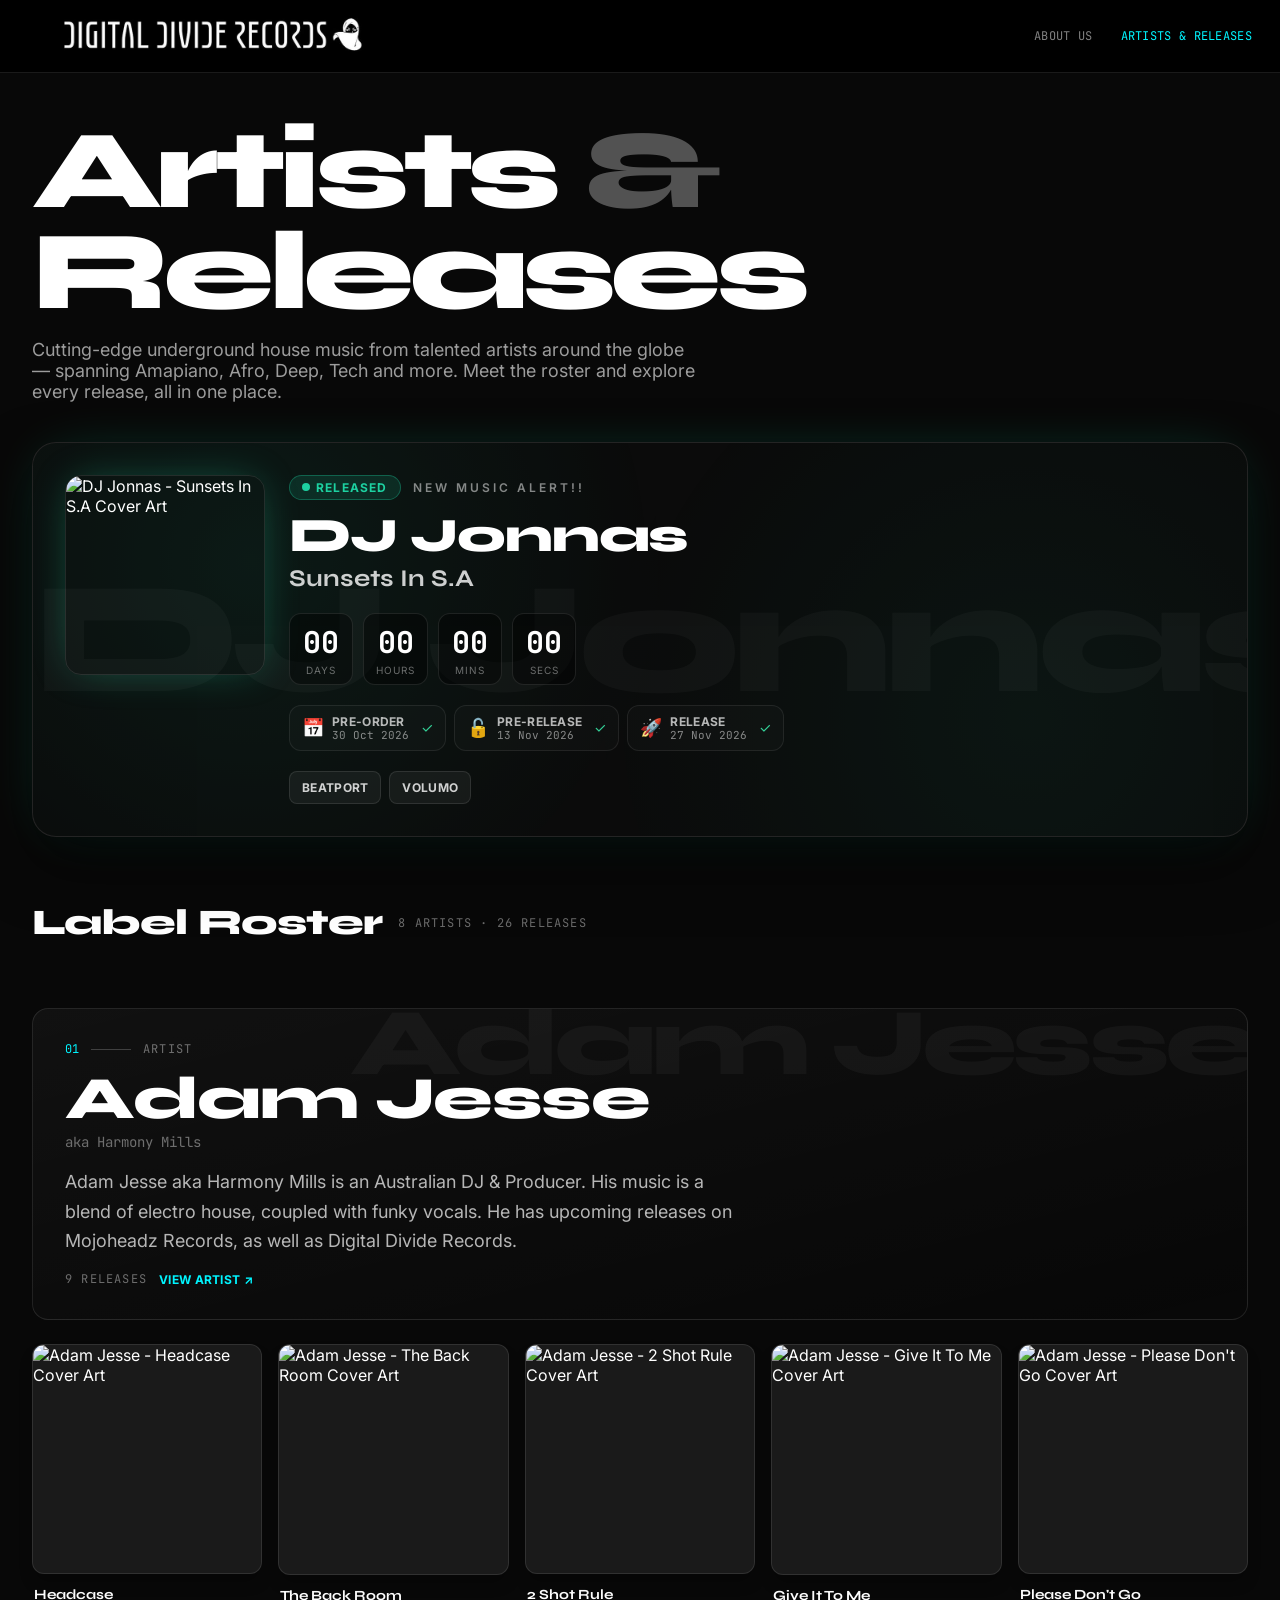
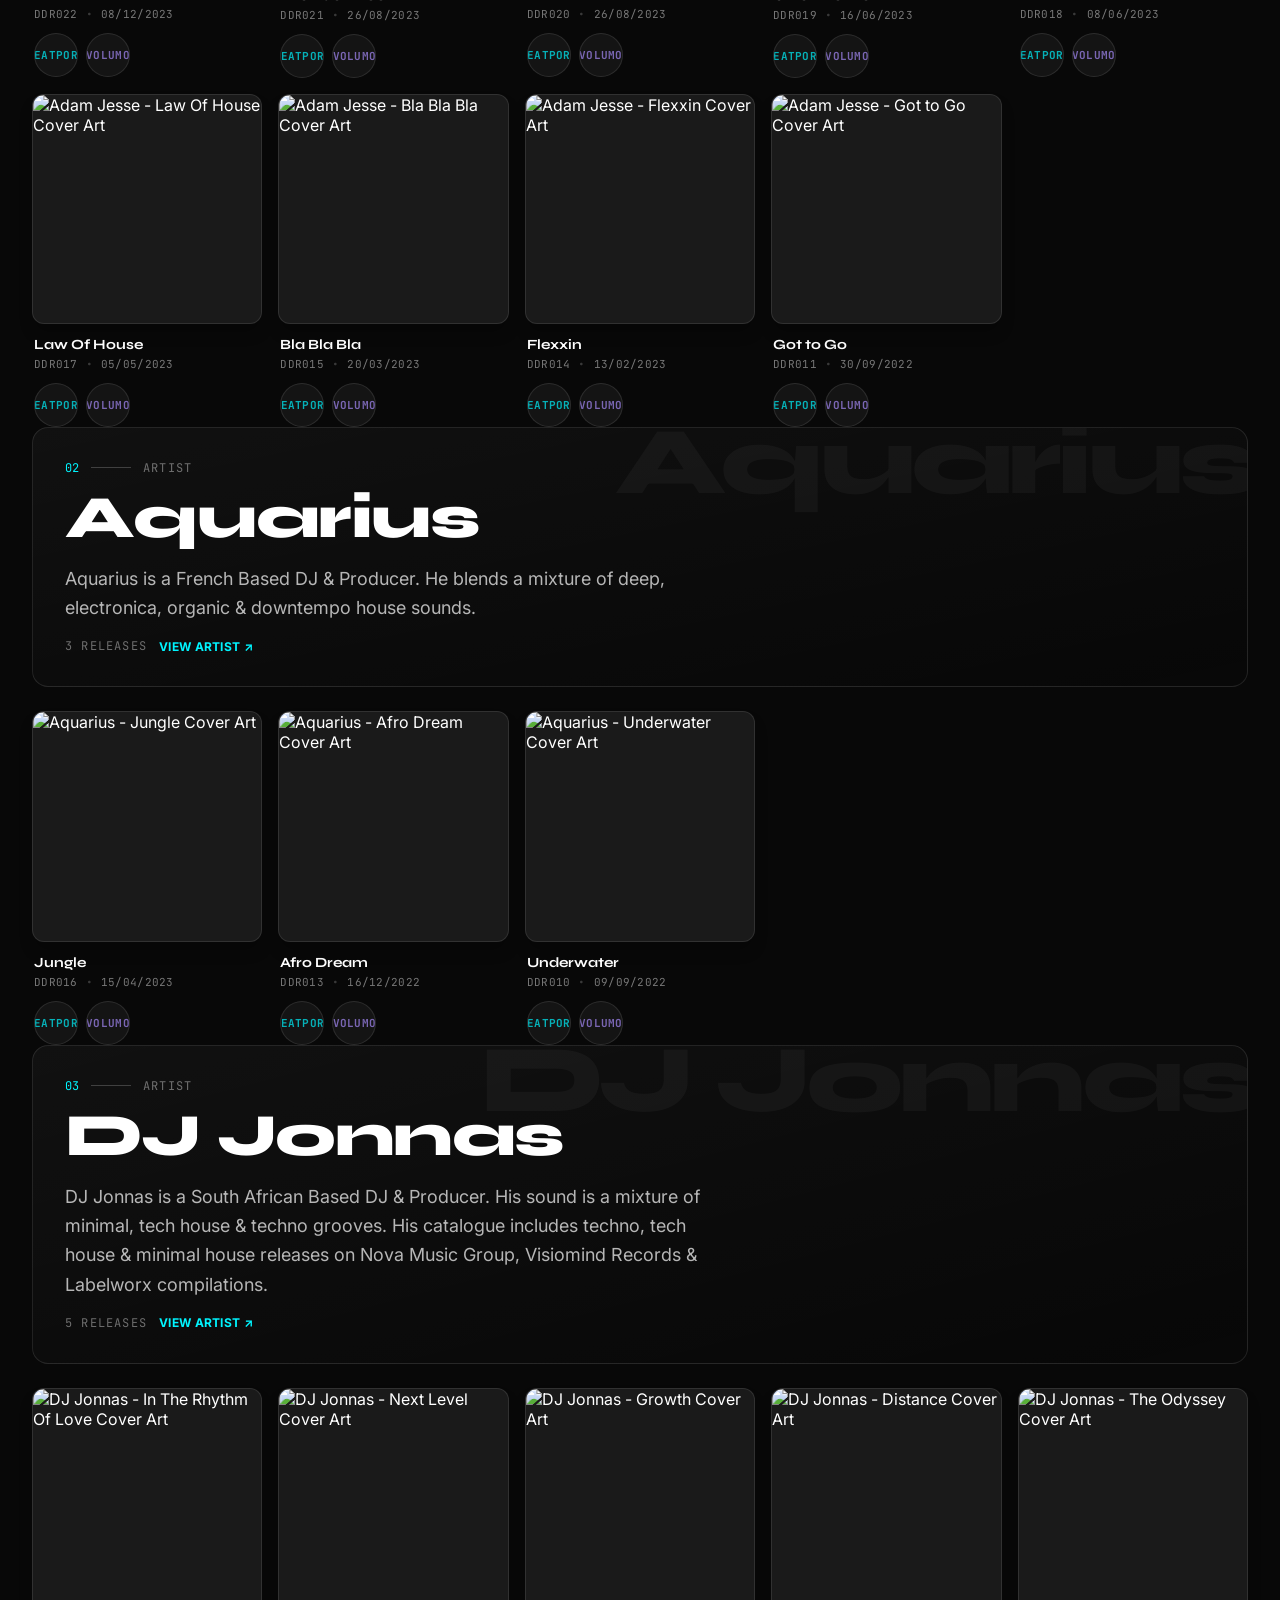
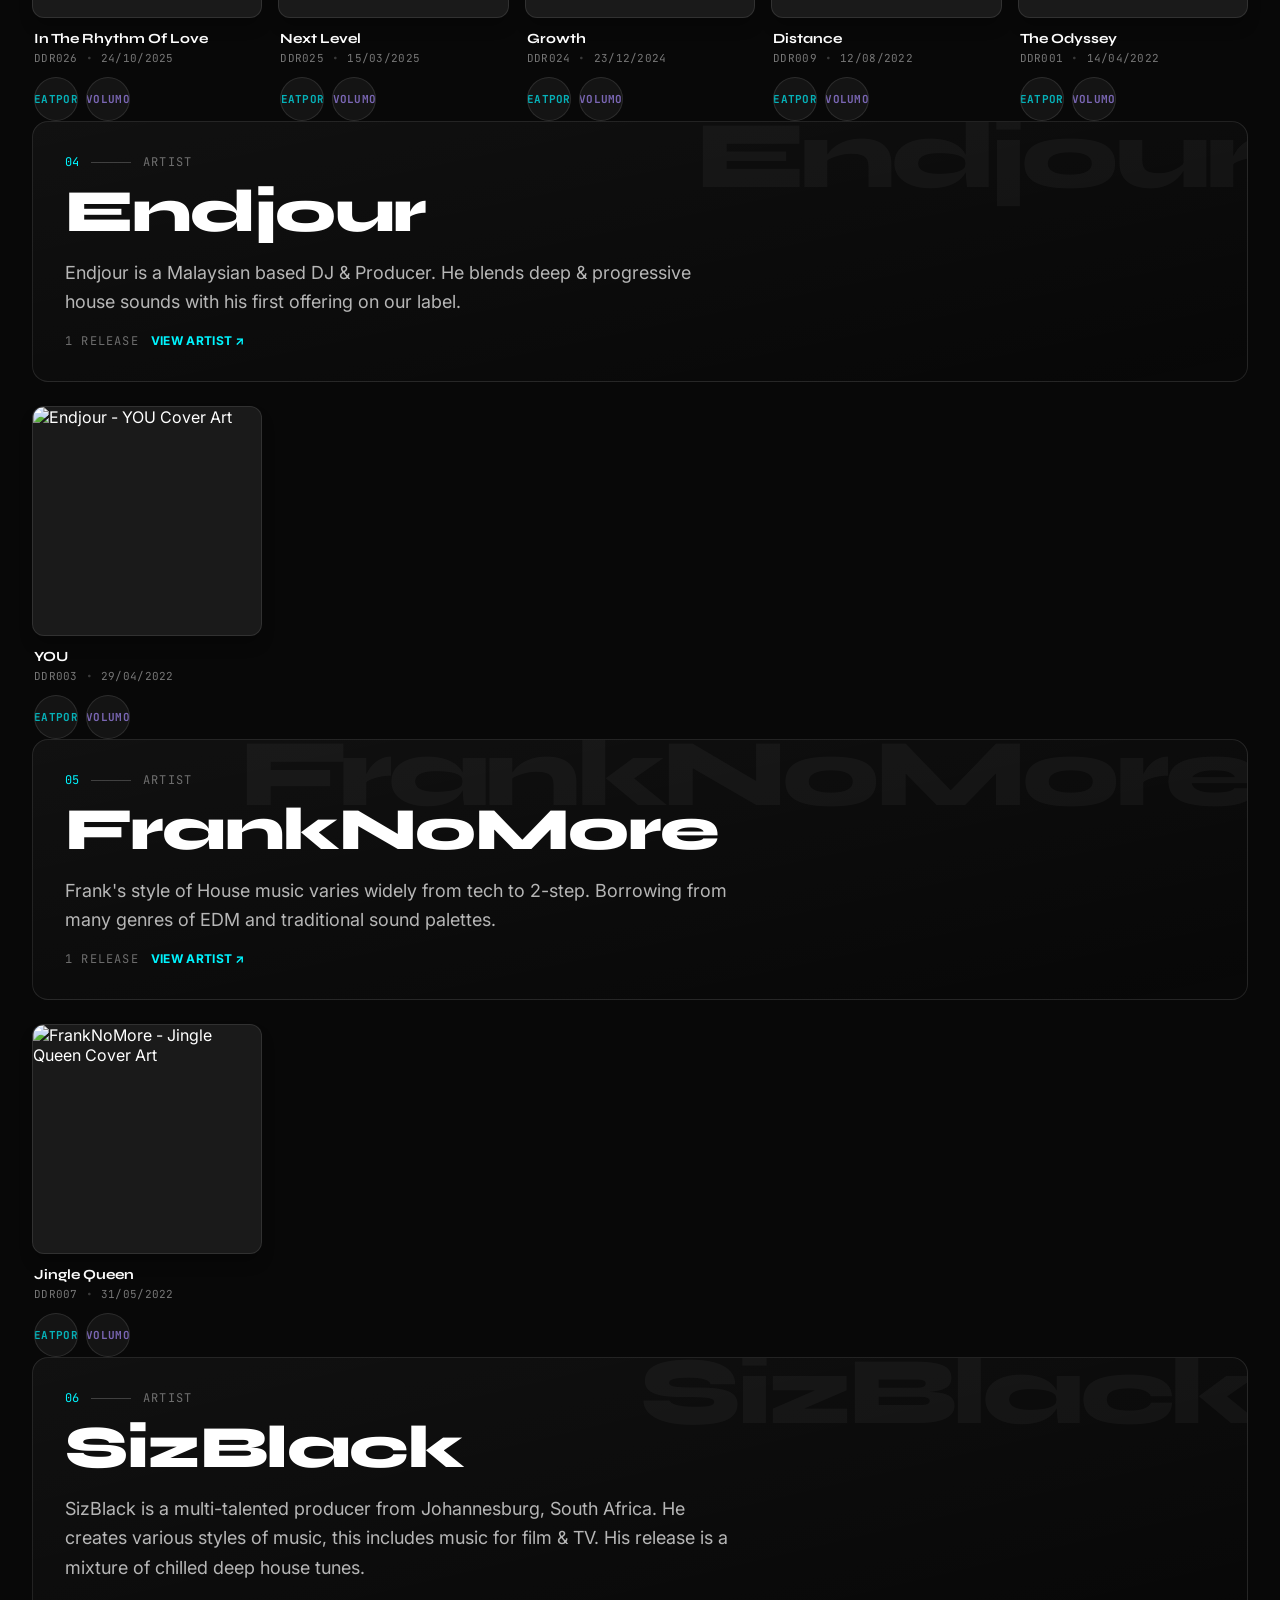
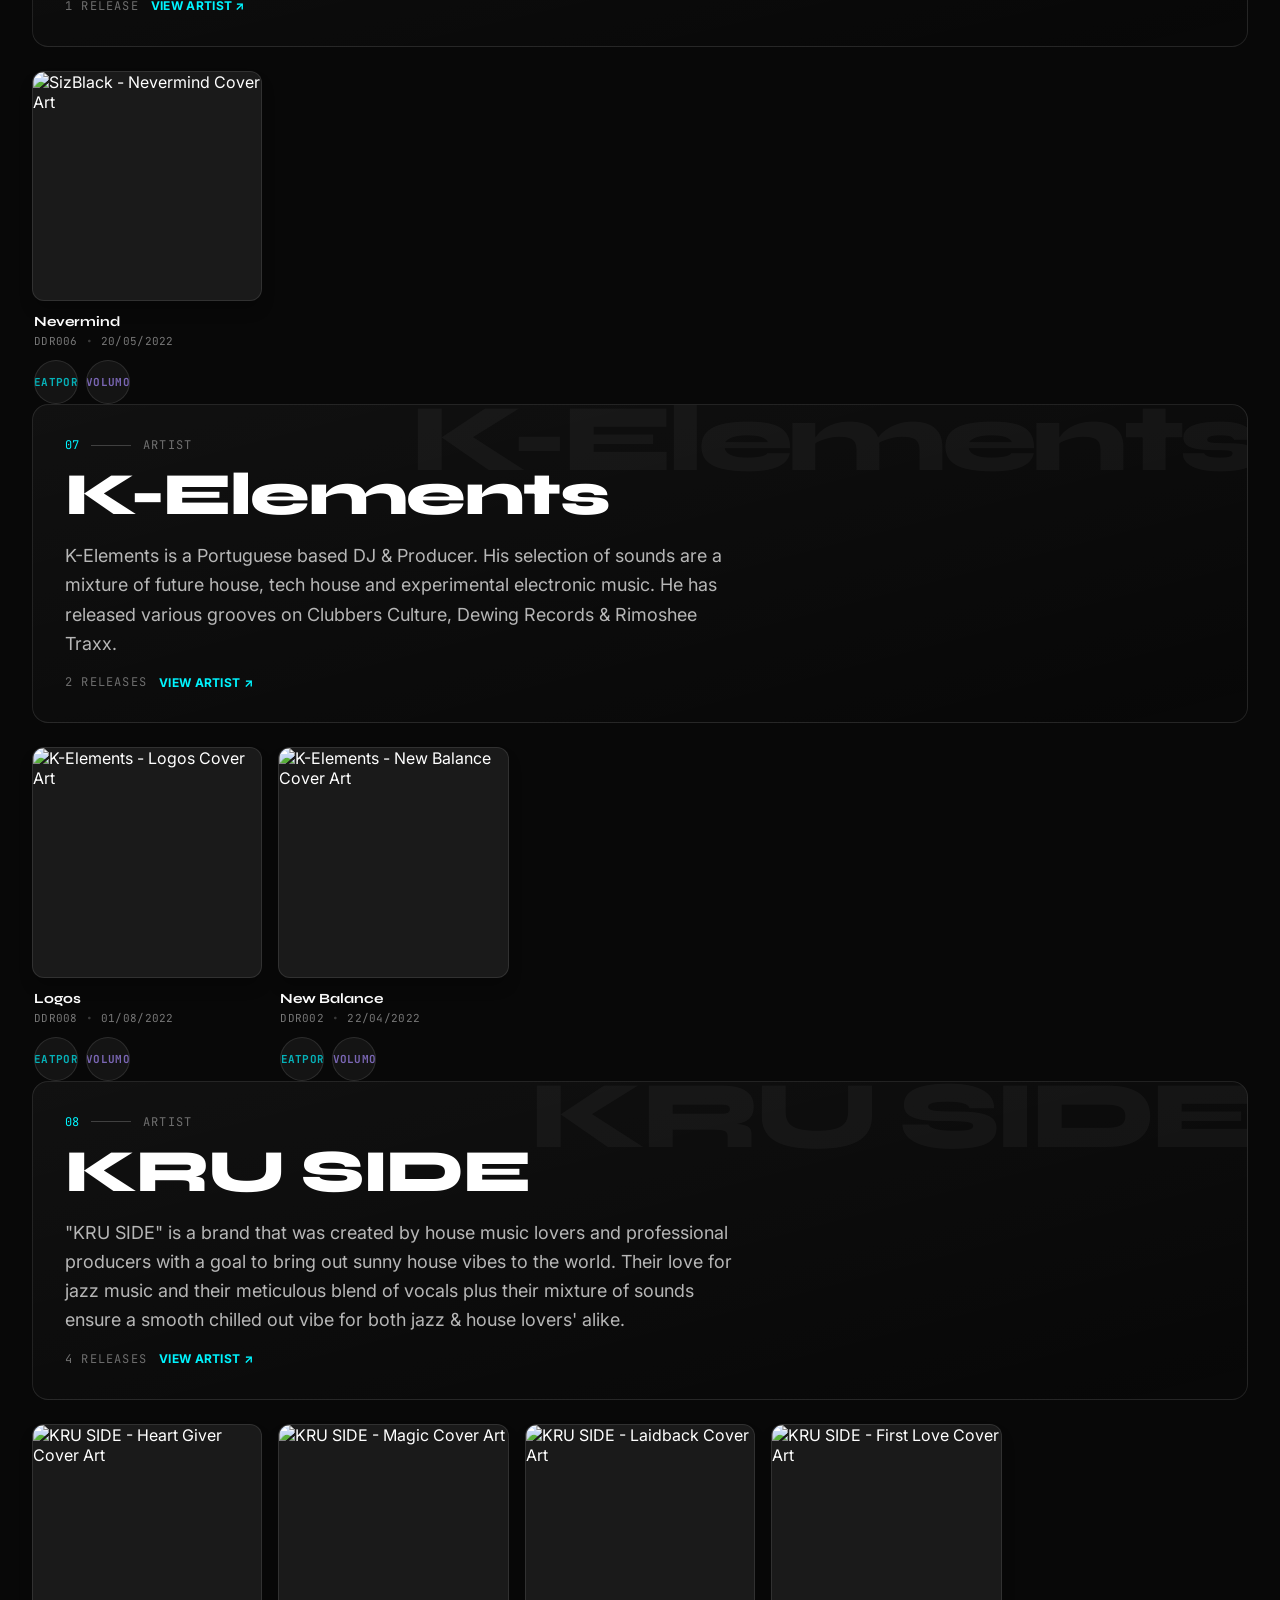
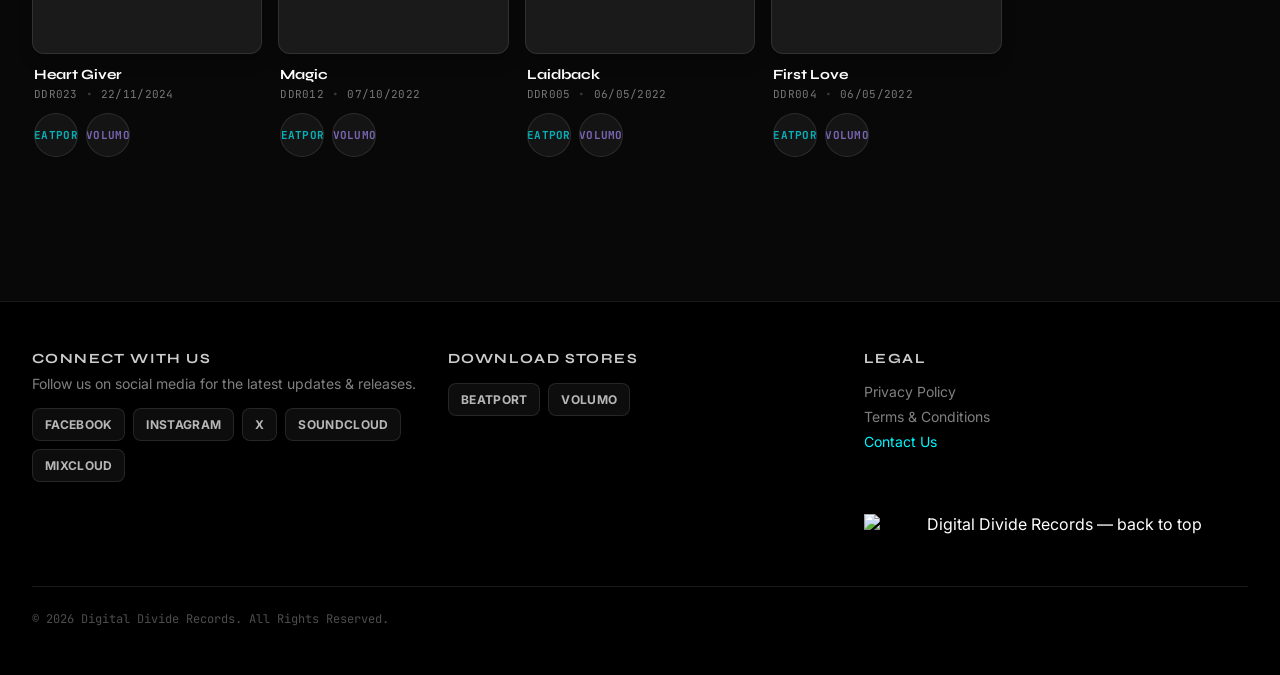
==== a-r.html @ fdec6e76 "Update a-r.html Signed-off-by: Jonathan Peters <jonathanpeters051@gmail.com>" ====
<!DOCTYPE html>
<html lang="en">
<head>
  <meta charset="UTF-8" />
  <meta name="viewport" content="width=device-width, initial-scale=1.0" />
  <title>Artists &amp; Releases | Digital Divide Records</title>
  <link rel="icon" href="ddrlogo.ico" type="icon">
  <meta name="description" content="Digital Divide Records — independent South African House Music label. Meet the artist roster and explore every release." />
  <link rel="stylesheet" href="styles.css" />
</head>
<body>

  <!-- Navigation -->
  <header class="site-nav">
    <div class="nav-inner">
      <a href="index.html" class="nav-logo" aria-label="Digital Divide Records — Home">
        <img src="ddrlogoblacktext.jpg" alt="Digital Divide Records logo" />
      </a>
      <nav class="nav-links">
        <a href="about.html" class="nav-link">About Us</a>
        <a href="a-r.html" class="nav-link active">Artists &amp; Releases</a>
        <!--<a href="submissions.html" class="nav-link">Contact Us &amp; Demo Submissions</a>-->
      </nav>
    </div>
  </header>

  <main class="page-main">

    <!-- Hero -->
    <section class="hero">
      <h1 class="hero-title">Artists <span class="amp">&amp;</span> Releases</h1>
      <p class="hero-sub">
        Cutting-edge underground house music from talented artists around the globe —
        spanning Amapiano, Afro, Deep, Tech and more. Meet the roster and explore every
        release, all in one place.
      </p>
    </section>

    <!-- Promo banner -->
    <section class="promo-banner" id="promoBanner">
      <div class="banner-aura" aria-hidden="true"></div>
      <div class="banner-ticker" aria-hidden="true" id="bannerTicker"></div>
      <div class="banner-grid">
        <div class="banner-cover-wrap">
          <div class="banner-cover">
            <img id="bannerCover" src="" alt="" />
          </div>
        </div>
        <div class="banner-details">
          <div class="banner-badges">
            <span class="status-badge" id="statusBadge">
              <span class="ping"></span><span id="statusLabel">Announced</span>
            </span>
            <span class="alert-text" id="alertText"></span>
          </div>
          <h2 class="banner-artist" id="bannerArtist"></h2>
          <p class="banner-release-title" id="bannerTitle"></p>
          <div class="countdown" id="countdown" aria-live="polite"></div>
          <div class="phase-timeline" id="phaseTimeline"></div>
          <div class="platform-ctas">
            <a class="pill-link" href="https://www.beatport.com/label/digital-divide-records/100802" target="_blank" rel="noopener noreferrer">Beatport</a>
            <a class="pill-link" href="https://volumo.com/label/345972-digital-divide-records" target="_blank" rel="noopener noreferrer">Volumo</a>
          </div>
        </div>
      </div>
    </section>

    <!-- Roster -->
    <section class="roster" id="roster">
      <div class="roster-head">
        <h2>Label Roster</h2>
        <span class="roster-count" id="rosterCount"></span>
      </div>
      <div id="artists"></div>
    </section>

  </main>

  <!-- Footer -->
  <footer class="site-footer">
    <div class="footer-inner">
      <div class="footer-grid">
        <div>
          <h3 class="footer-heading">Connect With Us</h3>
          <p class="footer-note">Follow us on social media for the latest updates &amp; releases.</p>
          <div class="footer-pills">
            <a class="footer-pill" href="https://www.facebook.com/DigitalDivideRecords/" target="_blank" rel="noopener noreferrer">Facebook</a>
            <a class="footer-pill" href="https://instagram.com/digitaldividerecords" target="_blank" rel="noopener noreferrer">Instagram</a>
            <a class="footer-pill" href="https://x.com/DigitalDivideRe" target="_blank" rel="noopener noreferrer">X</a>
            <a class="footer-pill" href="https://soundcloud.com/digitaldividerecs" target="_blank" rel="noopener noreferrer">Soundcloud</a>
            <a class="footer-pill" href="https://www.mixcloud.com/Digital_Divide_Records/" target="_blank" rel="noopener noreferrer">Mixcloud</a>
          </div>
        </div>
        <div>
          <h3 class="footer-heading">Download Stores</h3>
          <div class="footer-pills">
            <a class="footer-pill" href="https://www.beatport.com/label/digital-divide-records/100802" target="_blank" rel="noopener noreferrer">Beatport</a>
            <a class="footer-pill" href="https://volumo.com/label/345972-digital-divide-records" target="_blank" rel="noopener noreferrer">Volumo</a>
          </div>
        </div>
        <div>
          <h3 class="footer-heading">Legal</h3>
          <div class="footer-legal">
            <span>Privacy Policy</span>
            <span>Terms &amp; Conditions</span>
            <a href="submissions.html">Contact Us</a>
          </div>
        </div>
      </div>

      <!-- Logo — bottom right, above the divider -->
      <div class="back-to-top-row">
        <button type="button" class="back-to-top" aria-label="Back to top">
          <img src="https://media.base44.com/images/public/6ac69ca83c38de10e6bdb50c/b26d208d3_ddrlogoblacktext.jpg" alt="Digital Divide Records — back to top" />
        </button>
      </div>

      <!-- Divider + copyright -->
      <div class="footer-divider">
        <p class="copyright">© <span class="copyright-year">2026</span> Digital Divide Records. All Rights Reserved.</p>
      </div>
    </div>
  </footer>

  <script src="data.js"></script>
  <!--<script src="forms.js"></script>-->
  <script src="main.js"></script>
  <script src="home.js"></script>
</body>
</html>
---- styles.css ----
/* ============================================================
   Digital Divide Records — static site stylesheet
   Fonts: Syne (display) · Inter (body) · JetBrains Mono (data)
   ============================================================ */
@import url("https://fonts.googleapis.com/css2?family=Syne:wght@400..800&family=Inter:wght@400..700&family=JetBrains+Mono:wght@400..700&display=swap");

:root {
  --bg: #080808;
  --card: #0d0d0d;
  --accent: #00f5ff;
  --border: rgba(255, 255, 255, 0.1);
  --white-30: rgba(255, 255, 255, 0.3);
  --white-40: rgba(255, 255, 255, 0.4);
  --white-45: rgba(255, 255, 255, 0.45);
  --white-50: rgba(255, 255, 255, 0.5);
  --white-60: rgba(255, 255, 255, 0.6);
  --white-70: rgba(255, 255, 255, 0.7);
  --white-80: rgba(255, 255, 255, 0.8);
}

* { margin: 0; padding: 0; box-sizing: border-box; border: 0 solid var(--border); }

html { scroll-behavior: smooth; }

body {
  background: var(--bg);
  color: #fff;
  font-family: "Inter", ui-sans-serif, system-ui, sans-serif;
  min-height: 100vh;
  -webkit-font-smoothing: antialiased;
}

img { display: block; max-width: 100%; }
a { color: inherit; text-decoration: none; }
button { font: inherit; color: inherit; background: none; cursor: pointer; }
.hidden { display: none !important; }

.font-display { font-family: "Syne", ui-sans-serif, system-ui, sans-serif; }
.font-mono { font-family: "JetBrains Mono", ui-monospace, monospace; }

/* ---------- Navigation ---------- */
.site-nav {
  position: sticky;
  top: 0;
  z-index: 50;
  background: rgba(0, 0, 0, 0.9);
  backdrop-filter: blur(20px);
  border-bottom: 1px solid var(--border);
}
.nav-inner {
  max-width: 120rem;
  margin: 0 auto;
  display: flex;
  align-items: center;
  justify-content: space-between;
  padding: 0.75rem 1rem;
  gap: 0.75rem;
}
/*.nav-logo { flex-shrink: 0; }*/
.nav-logo img {
  height: 3rem;
  width: 16rem;
  object-fit: cover;
  object-position: top;
  transition: opacity 0.2s;
}
@media (min-width: 768px) { .nav-logo img { width: 20rem; } }
@media (min-width: 1280px) { .nav-logo img { width: 24rem; } }
.nav-links { display: flex; align-items: center; gap: 0.25rem; }
.nav-link {
  white-space: nowrap;
  border-radius: 0.375rem;
  padding: 0.375rem 0.625rem;
  font-family: "JetBrains Mono", monospace;
  font-size: 0.75rem;
  text-transform: uppercase;
  letter-spacing: 0.025em;
  color: var(--white-50);
  transition: color 0.2s, background 0.2s;
}
@media (min-width: 768px) { .nav-link { padding: 0.375rem 0.75rem; } }
.nav-link:hover { background: rgba(255, 255, 255, 0.05); color: var(--accent); }
.nav-link.active { color: var(--accent); }

/* ---------- Page shell ---------- */
.page-main {
  max-width: 120rem;
  margin: 0 auto;
  padding: 2rem 1rem 3rem;
}
@media (min-width: 768px) { .page-main { padding: 3rem 2rem 4rem; } }
.page-main-narrow { max-width: 48rem; }

/* ---------- Hero (home) ---------- */
.hero { margin-bottom: 2.5rem; animation: fadeUp 0.5s ease-out both; }
.hero-title {
  font-family: "Syne", sans-serif;
  font-size: clamp(3rem, 9vw, 7rem);
  font-weight: 800;
  line-height: 0.9;
  letter-spacing: -0.05em;
}
.hero-title .amp { color: rgba(255, 255, 255, 0.3); }
.hero-sub {
  margin-top: 1rem;
  max-width: 42rem;
  font-size: 1rem;
  color: var(--white-60);
}
@media (min-width: 768px) { .hero-sub { font-size: 1.125rem; } }

/* ---------- Promo banner ---------- */
.promo-banner {
  --accent: #00f5ff;
  position: relative;
  overflow: hidden;
  border-radius: 1.5rem;
  border: 1px solid var(--border);
  background: rgba(13, 13, 13, 0.8);
  backdrop-filter: blur(20px);
  box-shadow: 0 28px 60px rgba(0, 0, 0, 0.5), 0 0 60px -20px color-mix(in srgb, var(--accent) 33%, transparent);
  animation: bannerIn 0.6s cubic-bezier(0.34, 1.56, 0.64, 1) both;
}
.banner-aura {
  position: absolute;
  inset: 0;
  pointer-events: none;
  opacity: 0.6;
  background:
    radial-gradient(circle at 18% 30%, color-mix(in srgb, var(--accent) 13%, transparent), transparent 40%),
    radial-gradient(circle at 82% 70%, color-mix(in srgb, var(--accent) 9%, transparent), transparent 42%);
  animation: auraPulse 4.5s ease-in-out infinite;
}
.banner-ticker {
  position: absolute;
  inset-inline: 0;
  top: 50%;
  transform: translateY(-50%);
  pointer-events: none;
  user-select: none;
  white-space: nowrap;
  font-family: "Syne", sans-serif;
  font-weight: 900;
  font-size: 7rem;
  letter-spacing: -0.05em;
  line-height: 1;
  color: rgba(255, 255, 255, 0.03);
  animation: ticker 18s linear infinite;
}
@media (min-width: 768px) { .banner-ticker { font-size: 10rem; } }
.banner-grid {
  position: relative;
  z-index: 10;
  display: grid;
  gap: 1.5rem;
  padding: 1.5rem;
}
@media (min-width: 768px) {
  .banner-grid { grid-template-columns: 200px 1fr; padding: 2rem; }
}
.banner-cover-wrap { margin: 0 auto; width: 100%; max-width: 200px; }
.banner-cover {
  aspect-ratio: 1;
  overflow: hidden;
  border-radius: 1rem;
  border: 1px solid var(--border);
  box-shadow: 0 0 40px -10px color-mix(in srgb, var(--accent) 40%, transparent);
  transition: transform 0.3s cubic-bezier(0.34, 1.56, 0.64, 1);
}
.banner-cover:hover { transform: scale(1.04) rotate(-1.5deg); }
.banner-cover img { width: 100%; height: 100%; object-fit: cover; }
.banner-details { display: flex; flex-direction: column; justify-content: center; }
.banner-badges { display: flex; flex-wrap: wrap; align-items: center; gap: 0.75rem; }
.status-badge {
  display: inline-flex;
  align-items: center;
  gap: 0.375rem;
  border-radius: 999px;
  padding: 0.25rem 0.75rem;
  font-size: 0.75rem;
  font-weight: 700;
  text-transform: uppercase;
  letter-spacing: 0.1em;
  background: color-mix(in srgb, var(--accent) 13%, transparent);
  color: var(--accent);
  border: 1px solid color-mix(in srgb, var(--accent) 33%, transparent);
}
.ping {
  height: 0.5rem;
  width: 0.5rem;
  border-radius: 999px;
  background: var(--accent);
  animation: ping 1s cubic-bezier(0, 0, 0.2, 1) infinite;
}
.alert-text {
  font-size: 0.75rem;
  font-weight: 600;
  text-transform: uppercase;
  letter-spacing: 0.25em;
  color: var(--white-50);
}
.banner-artist {
  margin-top: 0.75rem;
  font-family: "Syne", sans-serif;
  font-size: clamp(1.875rem, 5vw, 3rem);
  font-weight: 800;
  line-height: 1;
  letter-spacing: -0.025em;
}
.banner-release-title {
  margin-top: 0.25rem;
  font-family: "Syne", sans-serif;
  font-size: clamp(1.25rem, 3vw, 1.5rem);
  font-weight: 700;
  color: var(--white-80);
}
.countdown { margin-top: 1.25rem; display: flex; flex-wrap: wrap; align-items: center; gap: 0.625rem; }
.count-unit {
  display: flex;
  flex-direction: column;
  align-items: center;
  min-width: 64px;
  border-radius: 0.75rem;
  border: 1px solid var(--border);
  background: rgba(0, 0, 0, 0.4);
  padding: 0.5rem 0.75rem;
}
.count-num {
  font-family: "JetBrains Mono", monospace;
  font-size: 1.5rem;
  font-weight: 700;
  font-variant-numeric: tabular-nums;
}
@media (min-width: 768px) { .count-num { font-size: 1.875rem; } }
.count-label {
  margin-top: 0.125rem;
  font-size: 10px;
  text-transform: uppercase;
  letter-spacing: 0.1em;
  color: var(--white-40);
}
.phase-timeline { margin-top: 1.25rem; display: flex; flex-wrap: wrap; gap: 0.5rem; }
.phase-chip {
  display: flex;
  align-items: center;
  gap: 0.5rem;
  border-radius: 0.75rem;
  border: 1px solid rgba(255, 255, 255, 0.08);
  background: rgba(255, 255, 255, 0.02);
  padding: 0.5rem 0.75rem;
  font-size: 0.875rem;
  transition: border-color 0.3s, background 0.3s;
}
.phase-chip.phase-live, .phase-chip.phase-next {
  border-color: color-mix(in srgb, var(--accent) 40%, transparent);
}
.phase-chip.phase-live { background: color-mix(in srgb, var(--accent) 10%, transparent); }
.phase-icon { font-size: 1.125rem; }
.phase-text { line-height: 1.25; }
.phase-label {
  font-size: 0.75rem;
  font-weight: 700;
  text-transform: uppercase;
  letter-spacing: 0.025em;
  color: var(--white-70);
}
.phase-chip.phase-live .phase-label, .phase-chip.phase-next .phase-label { color: var(--accent); }
.phase-date { font-family: "JetBrains Mono", monospace; font-size: 11px; color: var(--white-50); }
.phase-check { margin-left: 0.25rem; color: #34d399; }
.platform-ctas { margin-top: 1.25rem; display: flex; flex-wrap: wrap; gap: 0.5rem; }
.pill-link {
  border-radius: 0.5rem;
  border: 1px solid var(--border);
  background: rgba(255, 255, 255, 0.05);
  padding: 0.5rem 0.75rem;
  font-size: 0.75rem;
  font-weight: 700;
  text-transform: uppercase;
  letter-spacing: 0.025em;
  color: var(--white-80);
  transition: border-color 0.2s, color 0.2s;
}
.pill-link:hover { border-color: rgba(0, 245, 255, 0.6); color: var(--accent); }
.pill-link.spotify:hover { border-color: rgba(29, 185, 84, 0.6); color: #1db954; }

/* ---------- Roster ---------- */
.roster { margin-top: 4rem; display: flex; flex-direction: column; gap: 4rem; }
.roster-head { display: flex; align-items: center; gap: 1rem; }
.roster-head h2 {
  font-family: "Syne", sans-serif;
  font-size: clamp(1.875rem, 4vw, 2.25rem);
  font-weight: 800;
  letter-spacing: -0.025em;
}
.roster-count {
  font-family: "JetBrains Mono", monospace;
  font-size: 0.75rem;
  text-transform: uppercase;
  letter-spacing: 0.1em;
  color: var(--white-40);
}
.artist-section { scroll-margin-top: 6rem; }
.artist-intro {
  position: relative;
  overflow: hidden;
  border-radius: 1rem;
  border: 1px solid var(--border);
  background: linear-gradient(to bottom right, rgba(255, 255, 255, 0.04), transparent);
  padding: 1.5rem;
}
@media (min-width: 768px) { .artist-intro { padding: 2rem; } }
.ghost-name {
  position: absolute;
  right: -0.5rem;
  top: -1.5rem;
  pointer-events: none;
  user-select: none;
  font-family: "Syne", sans-serif;
  font-weight: 800;
  font-size: clamp(3.75rem, 8vw, 6rem);
  letter-spacing: -0.05em;
  color: rgba(255, 255, 255, 0.04);
}
@media (min-width: 768px) { .ghost-name { font-size: 6rem; } }
.artist-intro-inner { position: relative; z-index: 10; max-width: 48rem; }
.artist-index-row { display: flex; align-items: center; gap: 0.75rem; }
.artist-index { font-family: "JetBrains Mono", monospace; font-size: 0.75rem; color: var(--accent); }
.index-rule { height: 1px; width: 2.5rem; background: rgba(255, 255, 255, 0.2); }
.artist-tag {
  font-family: "JetBrains Mono", monospace;
  font-size: 0.75rem;
  text-transform: uppercase;
  letter-spacing: 0.1em;
  color: var(--white-40);
}
.artist-name {
  margin-top: 0.75rem;
  font-family: "Syne", sans-serif;
  font-size: clamp(2.25rem, 6vw, 3.75rem);
  font-weight: 800;
  line-height: 1;
  letter-spacing: -0.025em;
}
.artist-aka { margin-top: 0.25rem; font-family: "JetBrains Mono", monospace; font-size: 0.875rem; color: var(--white-40); }
.artist-bio {
  margin-top: 1rem;
  max-width: 42rem;
  font-size: 1rem;
  line-height: 1.625;
  color: var(--white-70);
}
@media (min-width: 768px) { .artist-bio { font-size: 1.125rem; } }
.artist-meta { margin-top: 1rem; display: flex; align-items: center; gap: 0.75rem; }
.artist-count {
  font-family: "JetBrains Mono", monospace;
  font-size: 0.75rem;
  text-transform: uppercase;
  letter-spacing: 0.1em;
  color: var(--white-40);
}
.artist-link {
  font-size: 0.75rem;
  font-weight: 700;
  text-transform: uppercase;
  letter-spacing: 0.025em;
  color: var(--accent);
}
.artist-link:hover { text-decoration: underline; }

/* ---------- Release cards ---------- */
.release-grid {
  margin-top: 1.5rem;
  display: grid;
  grid-template-columns: repeat(2, 1fr);
  gap: 1rem;
}
@media (min-width: 640px) { .release-grid { grid-template-columns: repeat(3, 1fr); } }
@media (min-width: 768px) { .release-grid { grid-template-columns: repeat(4, 1fr); } }
@media (min-width: 1024px) { .release-grid { grid-template-columns: repeat(5, 1fr); } }
.release-card { display: flex; flex-direction: column; }
.cover-tilt { perspective: 1000px; }
.cover-wrap {
  position: relative;
  aspect-ratio: 1;
  overflow: hidden;
  border-radius: 0.75rem;
  border: 1px solid var(--border);
  background: #1a1a1a;
  box-shadow: 0 10px 15px -3px rgba(0, 0, 0, 0.3);
  transform-style: preserve-3d;
  transition: transform 0.2s ease-out;
}
.cover-wrap img {
  width: 100%;
  height: 100%;
  object-fit: cover;
  transition: transform 0.5s;
}
.release-card:hover .cover-wrap img { transform: scale(1.05); }
.cover-glow {
  position: absolute;
  inset: 0;
  pointer-events: none;
  opacity: 0;
  transition: opacity 0.3s;
  box-shadow: inset 0 0 0 1px rgba(0, 245, 255, 0.4), 0 0 30px -5px rgba(0, 245, 255, 0.5);
}
.release-card:hover .cover-glow { opacity: 1; }
.card-meta { margin-top: 0.75rem; padding: 0 0.125rem; }
.card-title {
  font-family: "Syne", sans-serif;
  font-size: 0.875rem;
  font-weight: 700;
  white-space: nowrap;
  overflow: hidden;
  text-overflow: ellipsis;
}
.card-catalog {
  margin-top: 0.25rem;
  display: flex;
  align-items: center;
  gap: 0.5rem;
  font-family: "JetBrains Mono", monospace;
  font-size: 11px;
  text-transform: uppercase;
  letter-spacing: 0.025em;
  color: var(--white-45);
}
.card-catalog .dot { color: rgba(255, 255, 255, 0.2); }
.platform-buttons { margin-top: 0.75rem; display: flex; align-items: center; gap: 0.5rem; }
.pbtn {
  position: relative;
  display: flex;
  height: 2.75rem;
  width: 2.75rem;
  min-width: 2.75rem;
  align-items: center;
  justify-content: center;
  overflow: hidden;
  border-radius: 999px;
  border: 1px solid var(--border);
  background: rgba(255, 255, 255, 0.05);
  transition: width 0.3s, border-color 0.3s, background 0.3s;
}
.pbtn span {
  font-family: "JetBrains Mono", monospace;
  font-size: 11px;
  font-weight: 700;
  text-transform: uppercase;
  letter-spacing: 0.025em;
  color: var(--pbtn-color, var(--accent));
  opacity: 0.7;
  transition: opacity 0.3s;
}
.pbtn:hover { width: 5.5rem; border-color: rgba(255, 255, 255, 0.2); background: color-mix(in srgb, var(--pbtn-color, var(--accent)) 10%, transparent); }
.pbtn:hover span { opacity: 1; }

/* ---------- Scroll reveal ---------- */
.reveal { opacity: 0; transform: translateY(20px); transition: opacity 0.4s ease-out, transform 0.4s ease-out; }
.reveal.visible { opacity: 1; transform: translateY(0); }

/* ---------- Footer ---------- */
.site-footer { margin-top: 5rem; border-top: 1px solid var(--border); background: #000; }
.footer-inner { max-width: 120rem; margin: 0 auto; padding: 3rem 1rem; }
@media (min-width: 768px) { .footer-inner { padding: 3rem 2rem; } }
.footer-grid { display: grid; gap: 2rem; }
@media (min-width: 768px) { .footer-grid { grid-template-columns: repeat(3, 1fr); } }
.footer-heading {
  font-family: "Syne", sans-serif;
  font-size: 0.875rem;
  font-weight: 700;
  text-transform: uppercase;
  letter-spacing: 0.1em;
  color: var(--white-80);
}
.footer-note { margin-top: 0.5rem; font-size: 0.875rem; color: var(--white-50); }
.footer-pills { margin-top: 1rem; display: flex; flex-wrap: wrap; gap: 0.5rem; }
.footer-pill {
  border-radius: 0.5rem;
  border: 1px solid var(--border);
  background: rgba(255, 255, 255, 0.05);
  padding: 0.5rem 0.75rem;
  font-size: 0.75rem;
  font-weight: 700;
  text-transform: uppercase;
  letter-spacing: 0.025em;
  color: var(--white-70);
  transition: border-color 0.2s, color 0.2s;
}
.footer-pill:hover { border-color: rgba(0, 245, 255, 0.5); color: var(--accent); }
.footer-pill.spotify:hover { border-color: rgba(29, 185, 84, 0.5); color: #1db954; }
.footer-legal { margin-top: 1rem; display: flex; flex-direction: column; gap: 0.5rem; }
.footer-legal span { font-size: 0.875rem; color: var(--white-50); }
.footer-legal a { font-size: 0.875rem; color: var(--accent); }
.footer-legal a:hover { text-decoration: underline; }
.back-to-top-row { margin-top: 2rem; display: flex; justify-content: flex-end; }
.back-to-top { cursor: pointer; }
.back-to-top img {
  height: 3rem;
  width: 16rem;
  object-fit: cover;
  object-position: top;
  transition: opacity 0.2s;
}
@media (min-width: 768px) { .back-to-top img { width: 20rem; } }
@media (min-width: 1280px) { .back-to-top img { width: 24rem; } }
.back-to-top:hover img { opacity: 0.8; }
.footer-divider { margin-top: 1.5rem; border-top: 1px solid var(--border); padding-top: 1.5rem; }
.copyright { font-family: "JetBrains Mono", monospace; font-size: 0.75rem; color: var(--white-30); }

/* ---------- About page ---------- */
.about-main { max-width: 48rem; margin: 0 auto; padding: 2.5rem 1rem 3rem; }
@media (min-width: 768px) { .about-main { padding: 4rem 2rem 4rem; } }
.welcome-hero {
  display: flex;
  flex-direction: column;
  align-items: flex-start;
  gap: 2rem;
}
@media (min-width: 768px) {
  .welcome-hero { flex-direction: row; align-items: center; gap: 3rem; }
}
.about-logo {
  width: 12rem;
  flex-shrink: 0;
  border-radius: 1rem;
  animation: cinematicLogo 1.5s cubic-bezier(0.16, 1, 0.3, 1) both;
}
@media (min-width: 768px) { .about-logo { width: 16rem; } }
.about-greeting {
  font-family: "Syne", sans-serif;
  font-size: clamp(2.25rem, 6vw, 3rem);
  font-weight: 800;
  letter-spacing: -0.05em;
  animation: slideIn 0.6s ease-out 1s both;
}
#greetingEmoji { display: inline-block; }
.emoji-pop { animation: emojiPop 0.45s cubic-bezier(0.34, 1.56, 0.64, 1); }
.about-text { margin-top: 2rem; display: flex; flex-direction: column; gap: 1.5rem; }
.about-text p { font-size: 1rem; line-height: 1.75; color: var(--white-70); }
@media (min-width: 768px) { .about-text p { font-size: 1.125rem; } }
.about-rule { border-top: 1px solid var(--border); }

/* ---------- Submissions page ---------- */
.sub-main { max-width: 48rem; margin: 0 auto; padding: 2.5rem 1rem 3rem; }
@media (min-width: 768px) { .sub-main { padding: 4rem 2rem 4rem; } }
.sub-title {
  font-family: "Syne", sans-serif;
  font-size: clamp(2.25rem, 6vw, 3rem);
  font-weight: 800;
  letter-spacing: -0.05em;
}
.sub-title .accent { color: var(--accent); }
.sub-lead { margin-top: 0.75rem; color: var(--white-60); }
.toggle {
  margin-top: 2rem;
  display: grid;
  grid-template-columns: repeat(2, 1fr);
  gap: 0.5rem;
  border-radius: 0.75rem;
  border: 1px solid var(--border);
  background: rgba(255, 255, 255, 0.05);
  padding: 0.375rem;
}
.tab-btn {
  position: relative;
  border-radius: 0.5rem;
  padding: 0.75rem 1rem;
  font-family: "Syne", sans-serif;
  font-size: 0.875rem;
  font-weight: 700;
  text-transform: uppercase;
  letter-spacing: 0.025em;
  color: var(--white-50);
  transition: color 0.2s, background 0.25s;
}
.tab-btn:hover { color: #fff; }
.tab-btn.active { color: #000; background: var(--accent); }
.form-card {
  margin-top: 2rem;
  border-radius: 1rem;
  border: 1px solid var(--border);
  background: var(--card);
  padding: 1.5rem;
}
@media (min-width: 768px) { .form-card { padding: 2rem; } }
.form-heading {
  font-family: "Syne", sans-serif;
  font-size: 1.25rem;
  font-weight: 700;
  text-transform: uppercase;
  letter-spacing: 0.025em;
}
.form-lead { margin-top: 0.25rem; margin-bottom: 1.5rem; font-size: 0.875rem; color: var(--white-50); }
.form-field { margin-bottom: 1rem; }
.form-label {
  display: block;
  margin-bottom: 0.375rem;
  font-family: "JetBrains Mono", monospace;
  font-size: 0.75rem;
  text-transform: uppercase;
  letter-spacing: 0.025em;
  color: var(--white-50);
}
.form-input, .form-select, .form-textarea {
  width: 100%;
  border-radius: 0.5rem;
  border: 1px solid var(--border);
  background: rgba(255, 255, 255, 0.05);
  padding: 0.625rem 1rem;
  font-size: 0.875rem;
  color: #fff;
  font-family: inherit;
  outline: none;
  transition: border-color 0.2s, background 0.2s;
}
.form-input::placeholder, .form-textarea::placeholder { color: var(--white-30); }
.form-input:focus, .form-select:focus, .form-textarea:focus {
  border-color: rgba(0, 245, 255, 0.6);
  background: rgba(255, 255, 255, 0.1);
}
.form-select { appearance: none; }
.form-select option { background: var(--card); color: #fff; }
.form-textarea { resize: vertical; min-height: 8rem; }
.form-error { color: #f87171; font-size: 0.875rem; margin-bottom: 0.75rem; }
.btn-primary {
  width: 100%;
  border-radius: 0.5rem;
  background: var(--accent);
  padding: 0.75rem 1.5rem;
  font-family: "Syne", sans-serif;
  font-size: 0.875rem;
  font-weight: 700;
  text-transform: uppercase;
  letter-spacing: 0.025em;
  color: #000;
  transition: background 0.2s, opacity 0.2s;
}
.btn-primary:hover { background: rgba(0, 245, 255, 0.85); }
.btn-primary:disabled { opacity: 0.5; cursor: not-allowed; }
.success-card {
  border-radius: 0.75rem;
  border: 1px solid rgba(0, 245, 255, 0.3);
  background: rgba(0, 245, 255, 0.05);
  padding: 2rem;
  text-align: center;
}
.success-title {
  font-family: "Syne", sans-serif;
  font-size: 1.5rem;
  font-weight: 700;
  color: var(--accent);
}
.success-text { margin-top: 0.5rem; font-size: 0.875rem; color: var(--white-60); }

/* ---------- Keyframes ---------- */
@keyframes fadeUp {
  from { opacity: 0; transform: translateY(20px); }
  to { opacity: 1; transform: translateY(0); }
}
@keyframes bannerIn {
  from { opacity: 0; transform: translateY(24px); }
  to { opacity: 1; transform: translateY(0); }
}
@keyframes auraPulse {
  0%, 100% { opacity: 0.4; }
  50% { opacity: 0.75; }
}
@keyframes ticker {
  from { transform: translate(0, -50%); }
  to { transform: translate(-50%, -50%); }
}
@keyframes ping {
  75%, 100% { transform: scale(2); opacity: 0; }
}
@keyframes cinematicLogo {
  from { opacity: 0; transform: scale(1.5); filter: brightness(3) blur(12px); }
  to { opacity: 1; transform: scale(1); filter: brightness(1) blur(0); }
}
@keyframes slideIn {
  from { opacity: 0; transform: translateX(40px); }
  to { opacity: 1; transform: translateX(0); }
}
@keyframes emojiPop {
  from { transform: scale(0) rotate(-30deg); opacity: 0; }
  to { transform: scale(1) rotate(0); opacity: 1; }
}

/* ---------- Reduced motion ---------- */
@media (prefers-reduced-motion: reduce) {
  *, *::before, *::after { animation-duration: 0.01ms !important; animation-iteration-count: 1 !important; transition-duration: 0.01ms !important; }
  html { scroll-behavior: auto; }
}
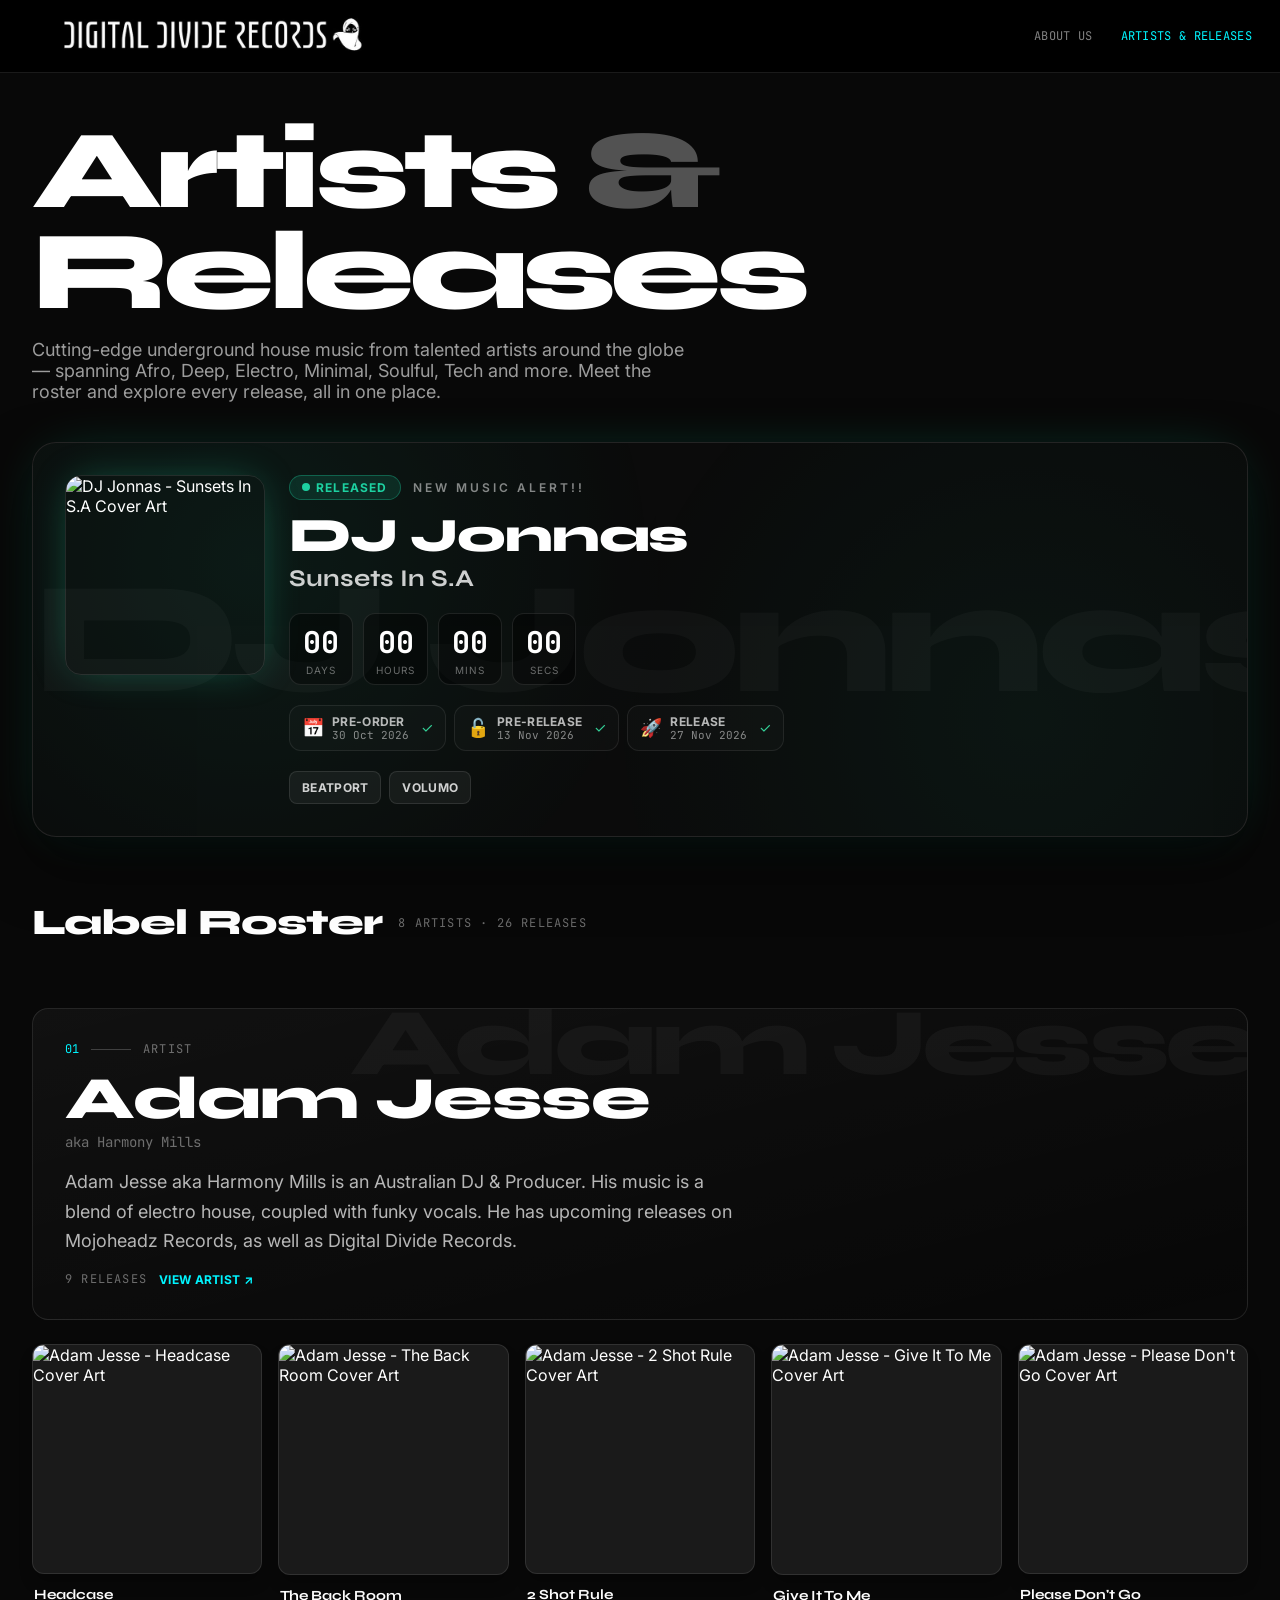
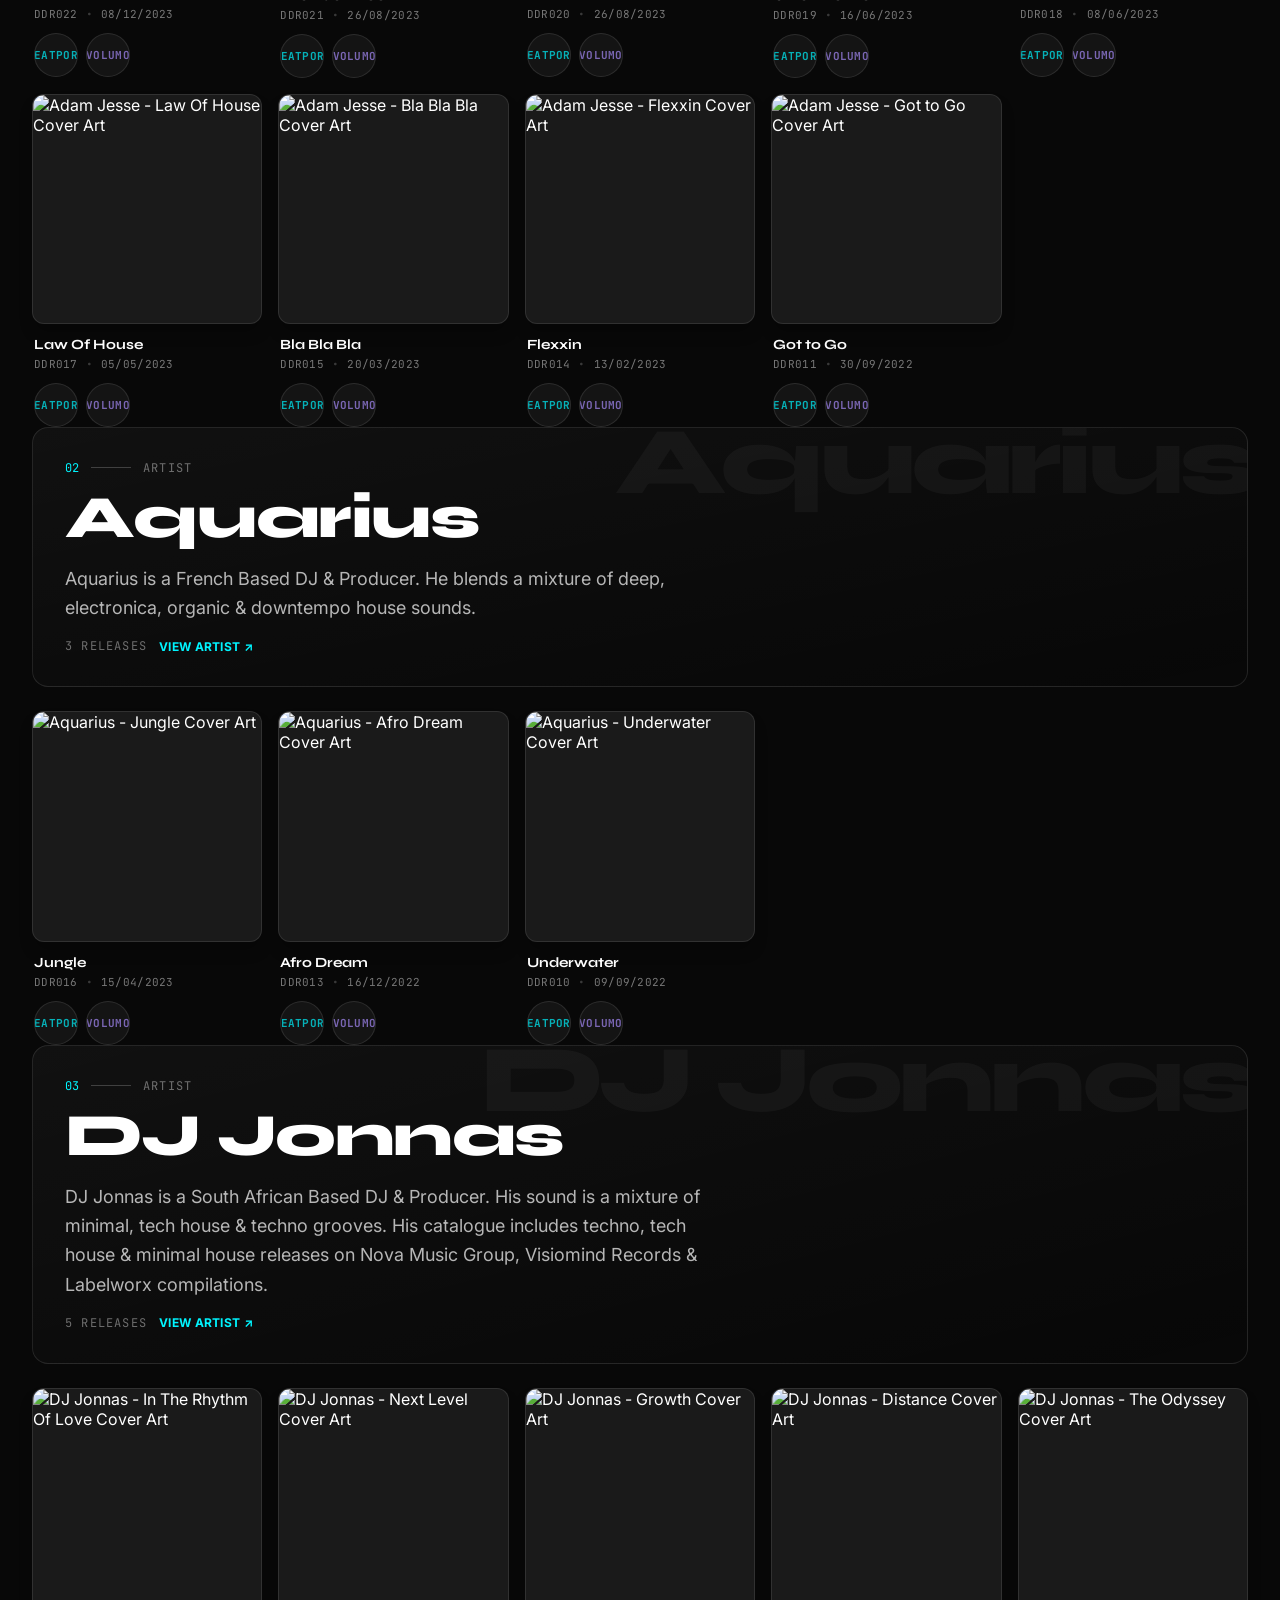
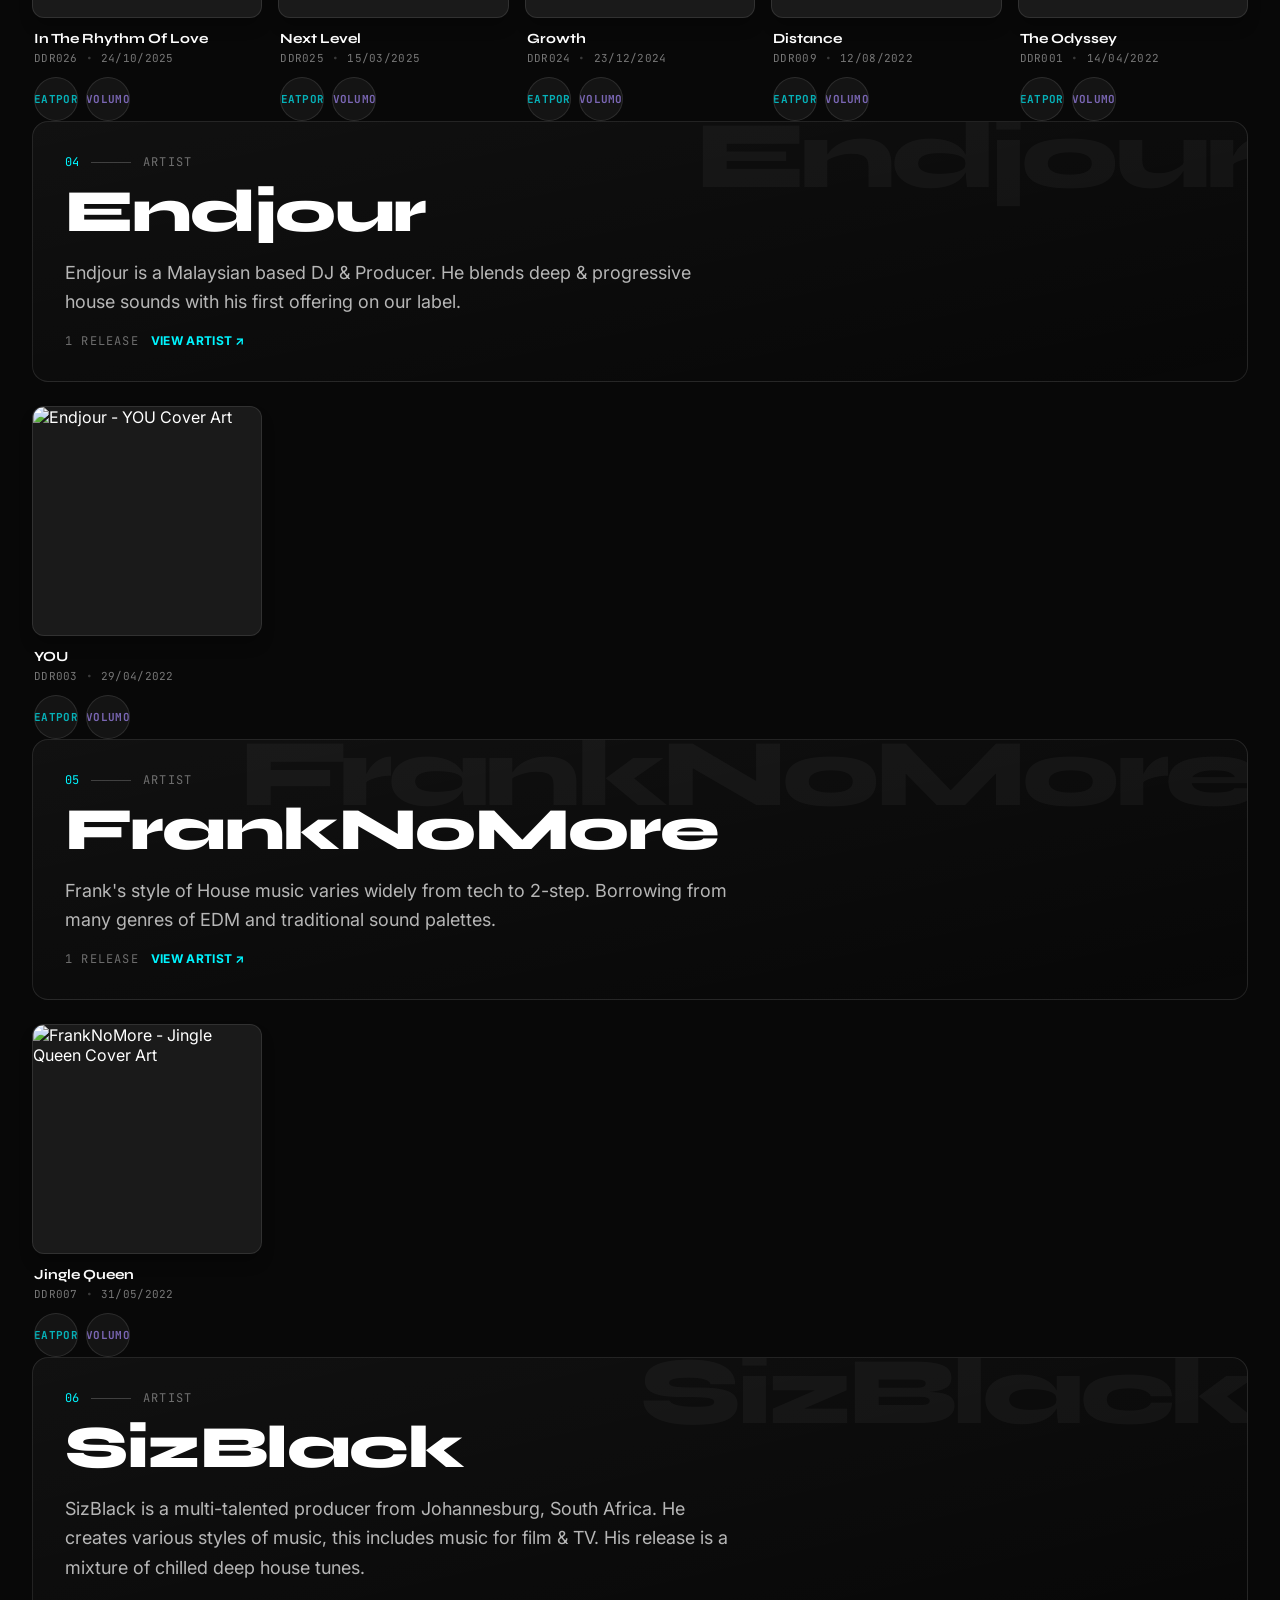
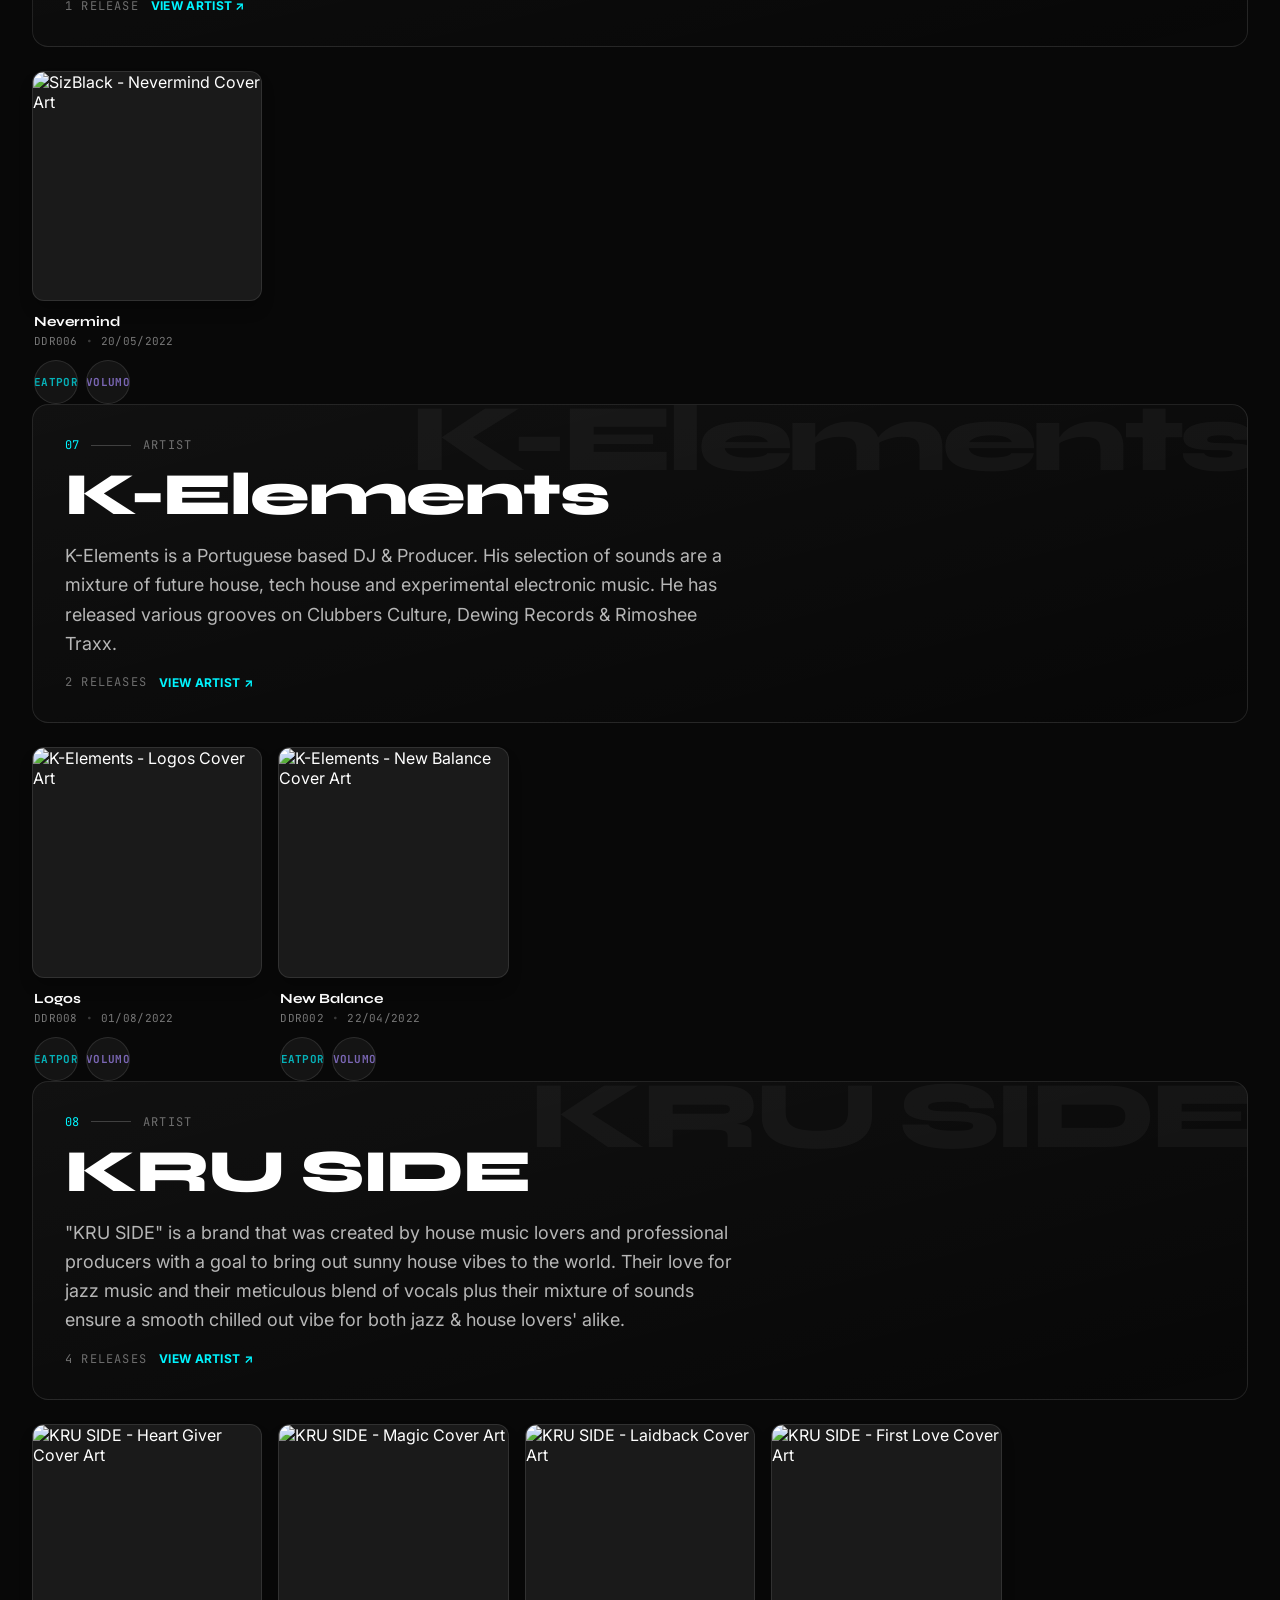
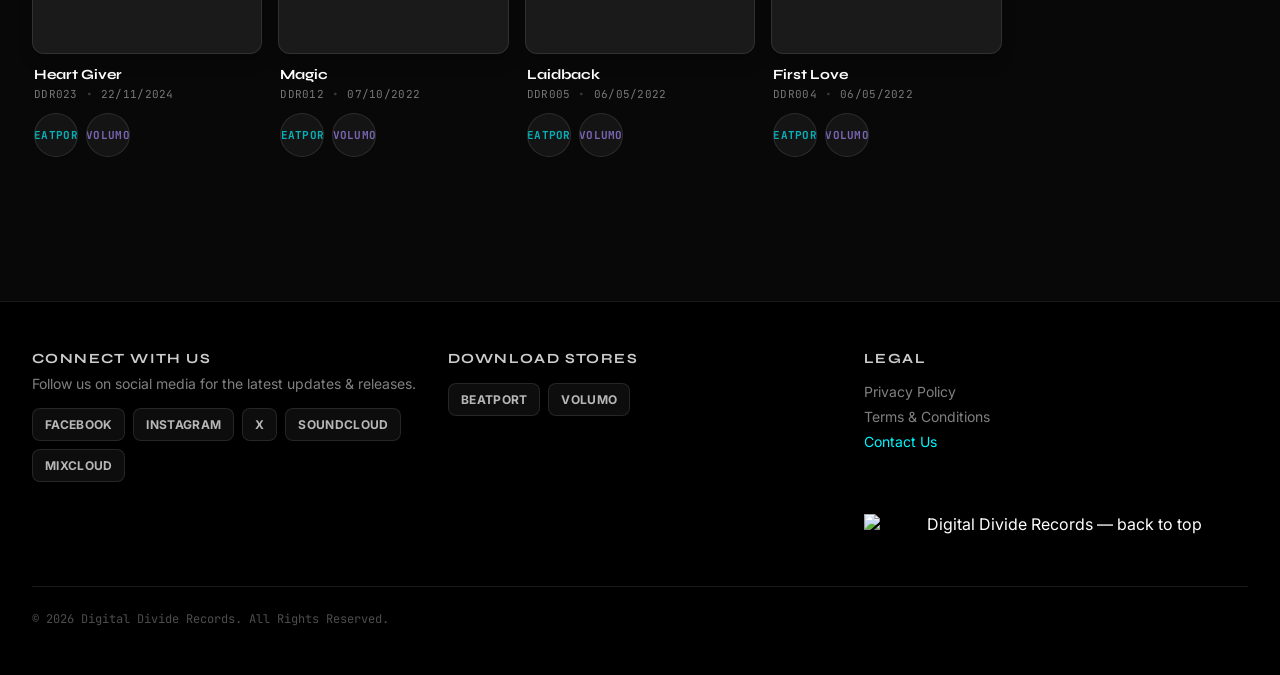
==== commit 6182e2d9: "Update a-r.html Signed-off-by: Jonathan Peters <jonathanpeters051@gmail.com>" ====
--- a/a-r.html
+++ b/a-r.html
@@ -13,11 +13,11 @@
   <!-- Navigation -->
   <header class="site-nav">
     <div class="nav-inner">
-      <a href="index.html" class="nav-logo" aria-label="Digital Divide Records — Home">
+      <a href="a-r.html" class="nav-logo" aria-label="Digital Divide Records — Home">
         <img src="ddrlogoblacktext.jpg" alt="Digital Divide Records logo" />
       </a>
       <nav class="nav-links">
-        <a href="about.html" class="nav-link">About Us</a>
+        <a href="index.html" class="nav-link">About Us</a>
         <a href="a-r.html" class="nav-link active">Artists &amp; Releases</a>
         <!--<a href="submissions.html" class="nav-link">Contact Us &amp; Demo Submissions</a>-->
       </nav>
@@ -31,7 +31,7 @@
       <h1 class="hero-title">Artists <span class="amp">&amp;</span> Releases</h1>
       <p class="hero-sub">
         Cutting-edge underground house music from talented artists around the globe —
-        spanning Amapiano, Afro, Deep, Tech and more. Meet the roster and explore every
+        spanning Afro, Deep, Electro, Minimal, Soulful, Tech and more. Meet the roster and explore every
         release, all in one place.
       </p>
     </section>
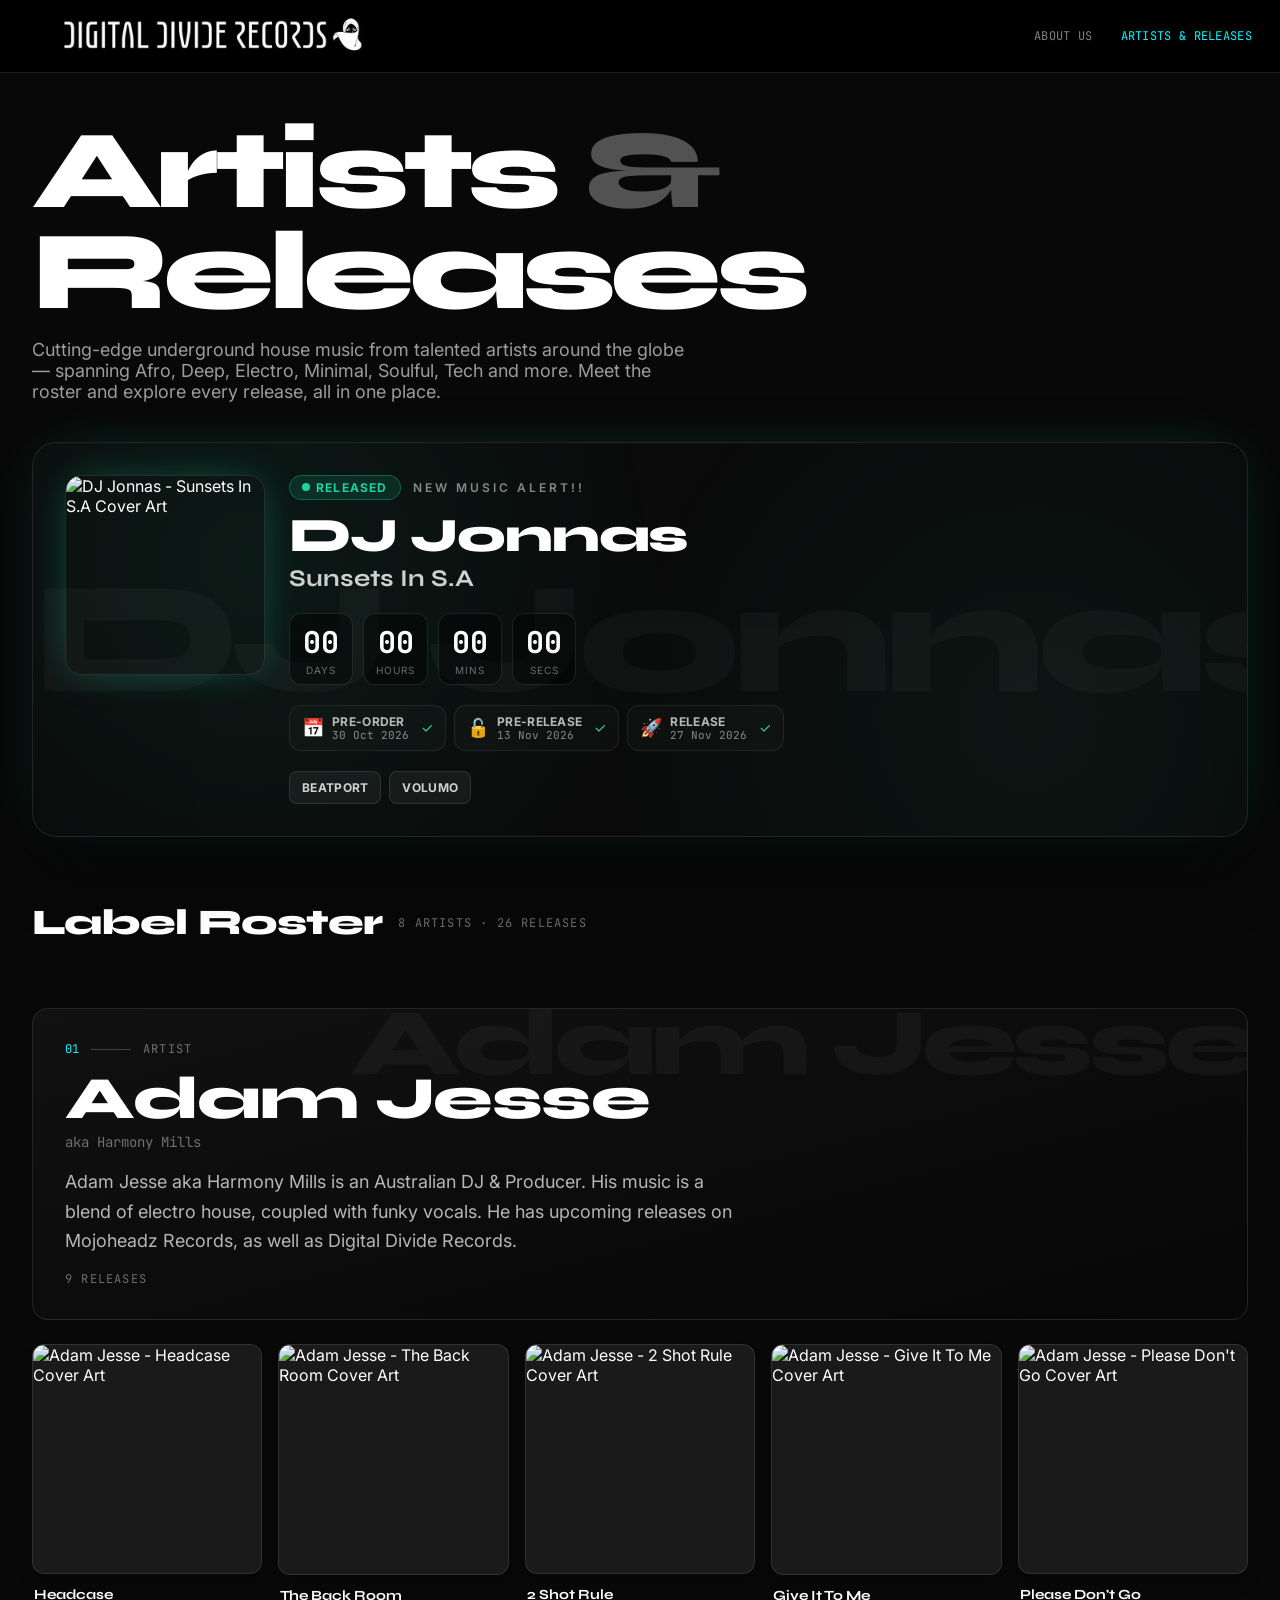
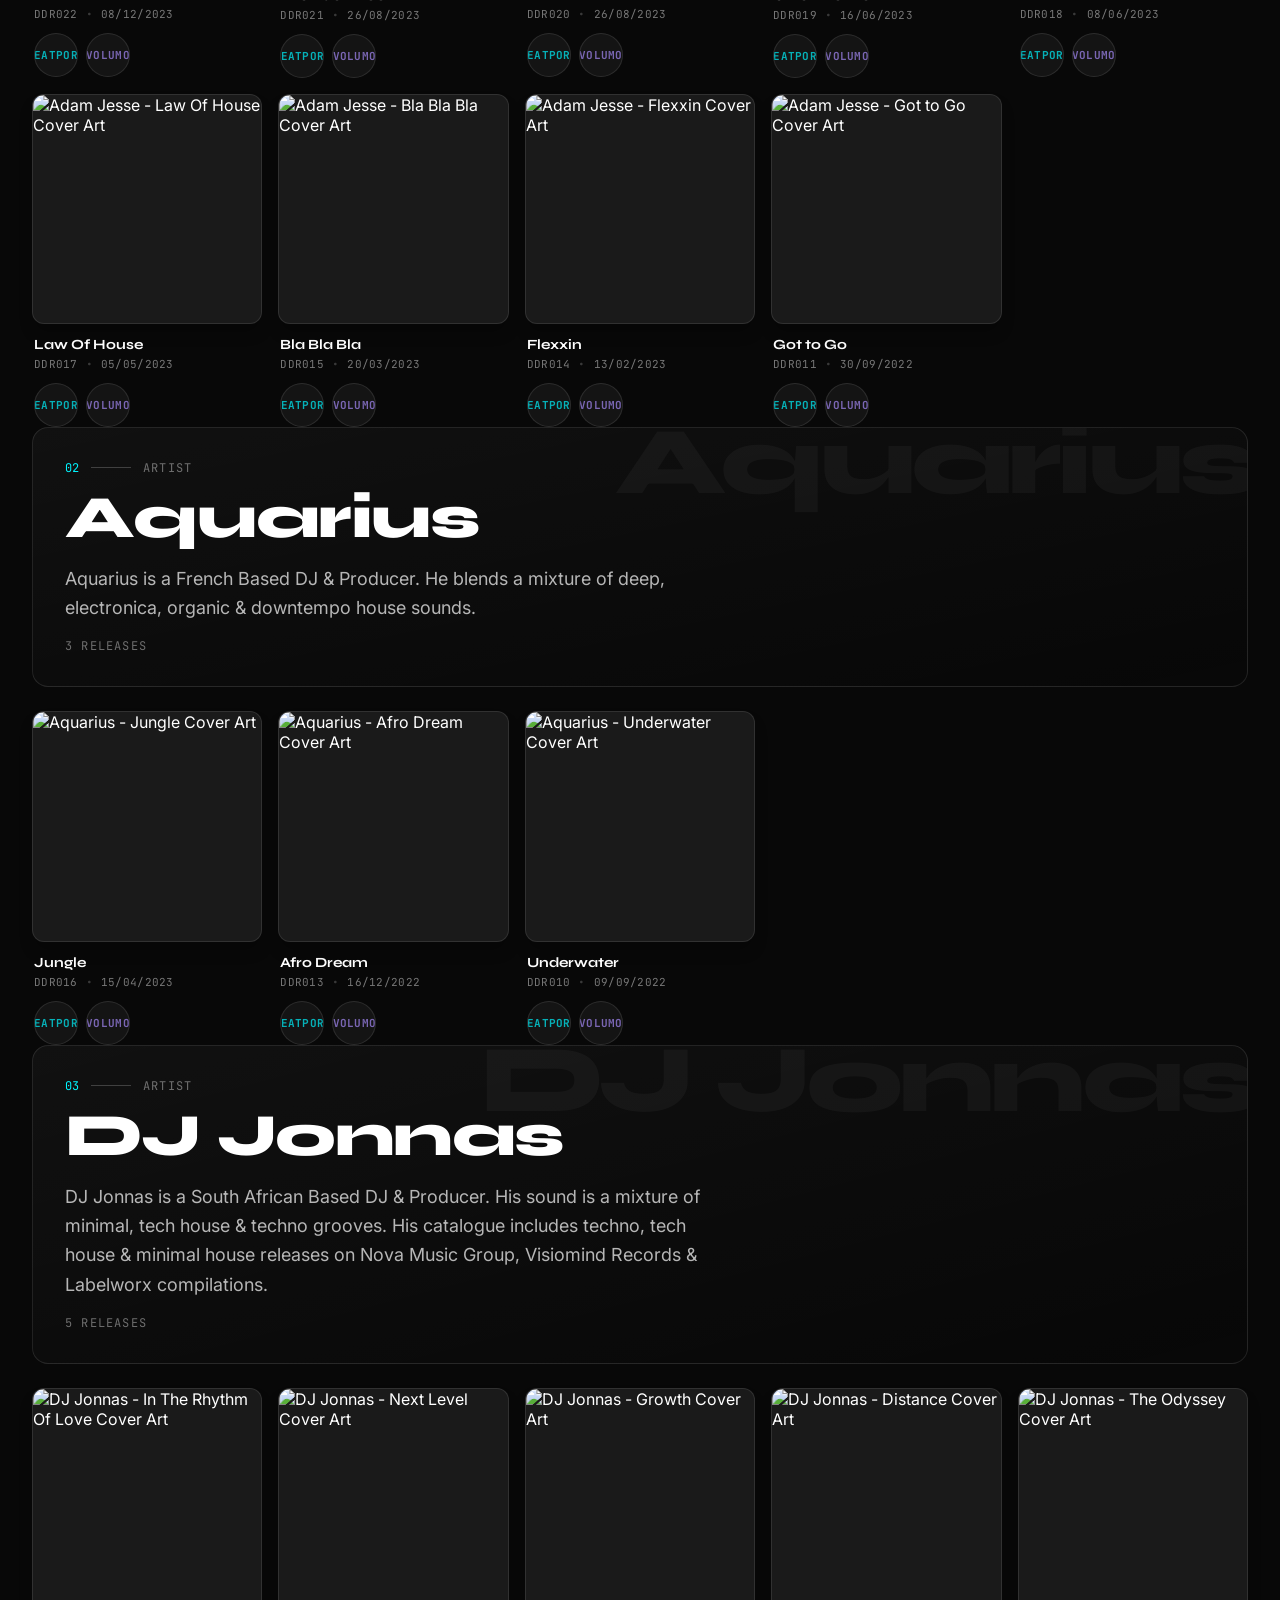
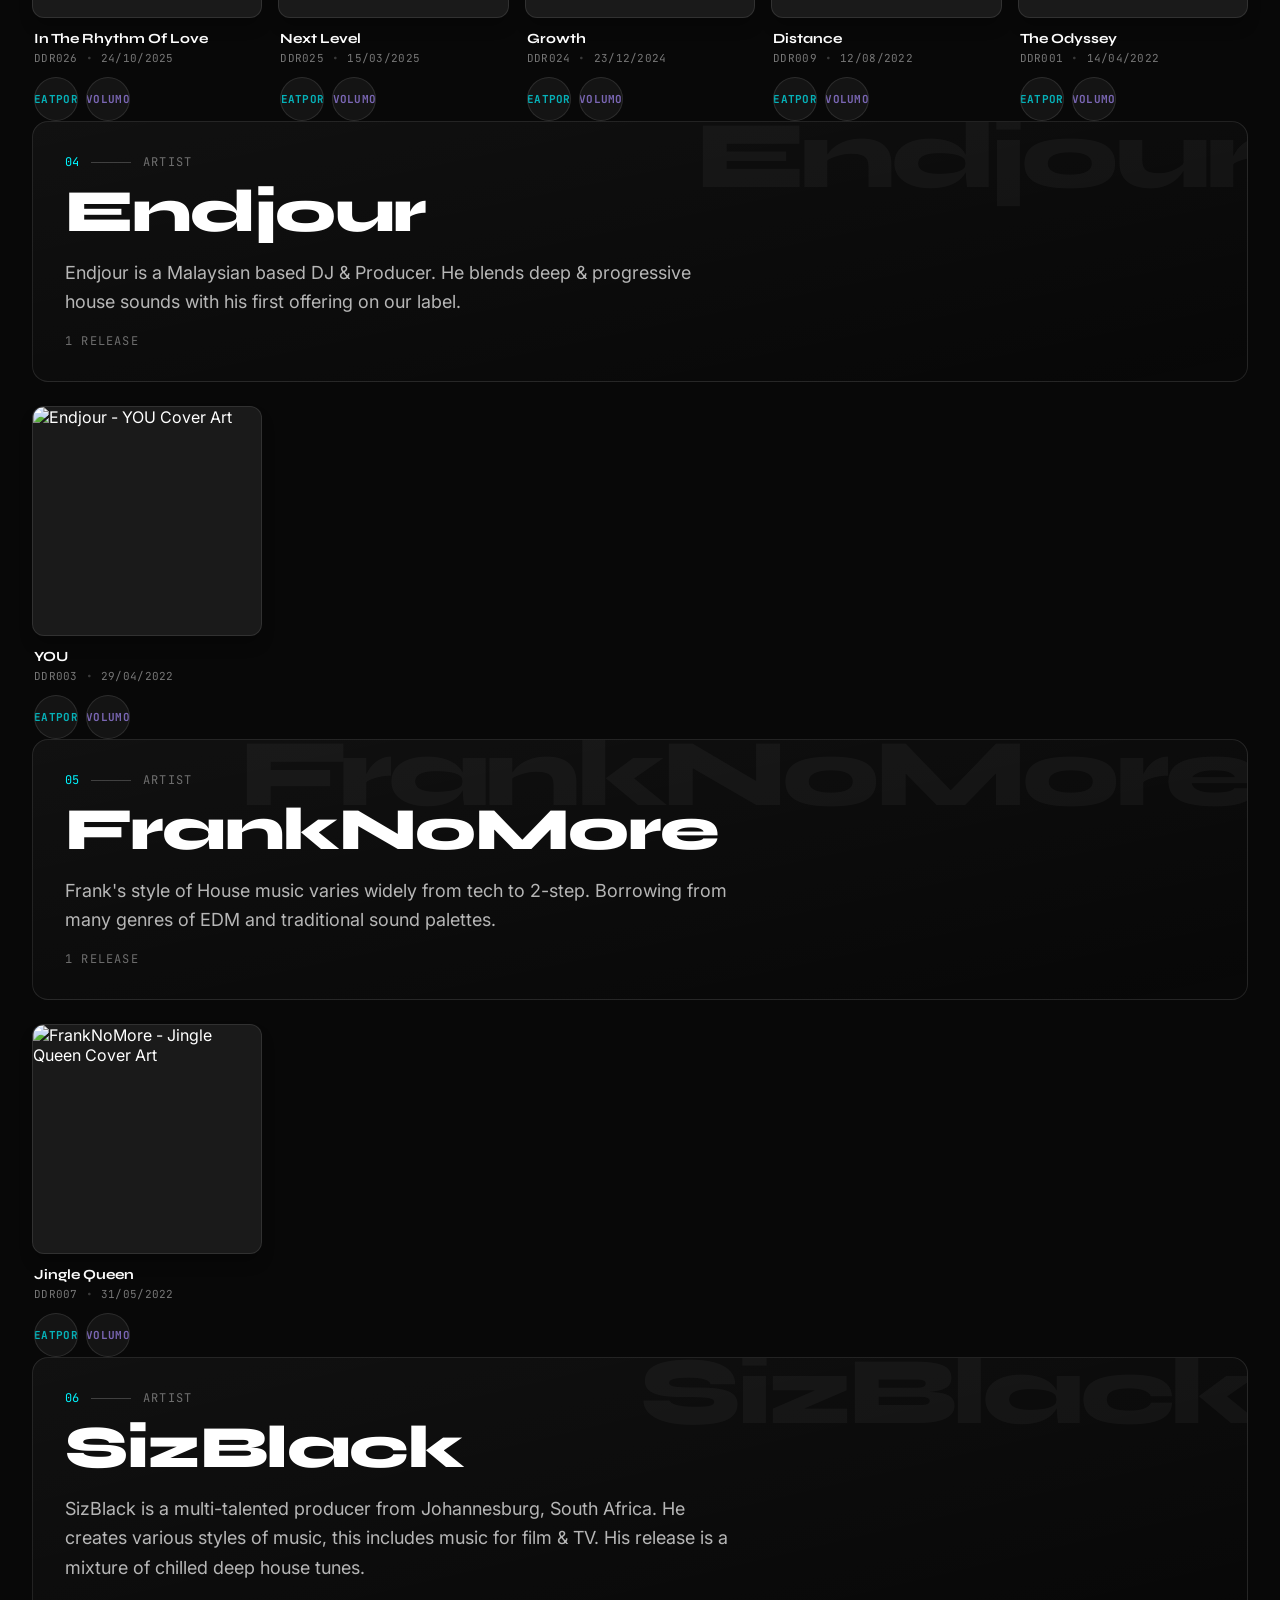
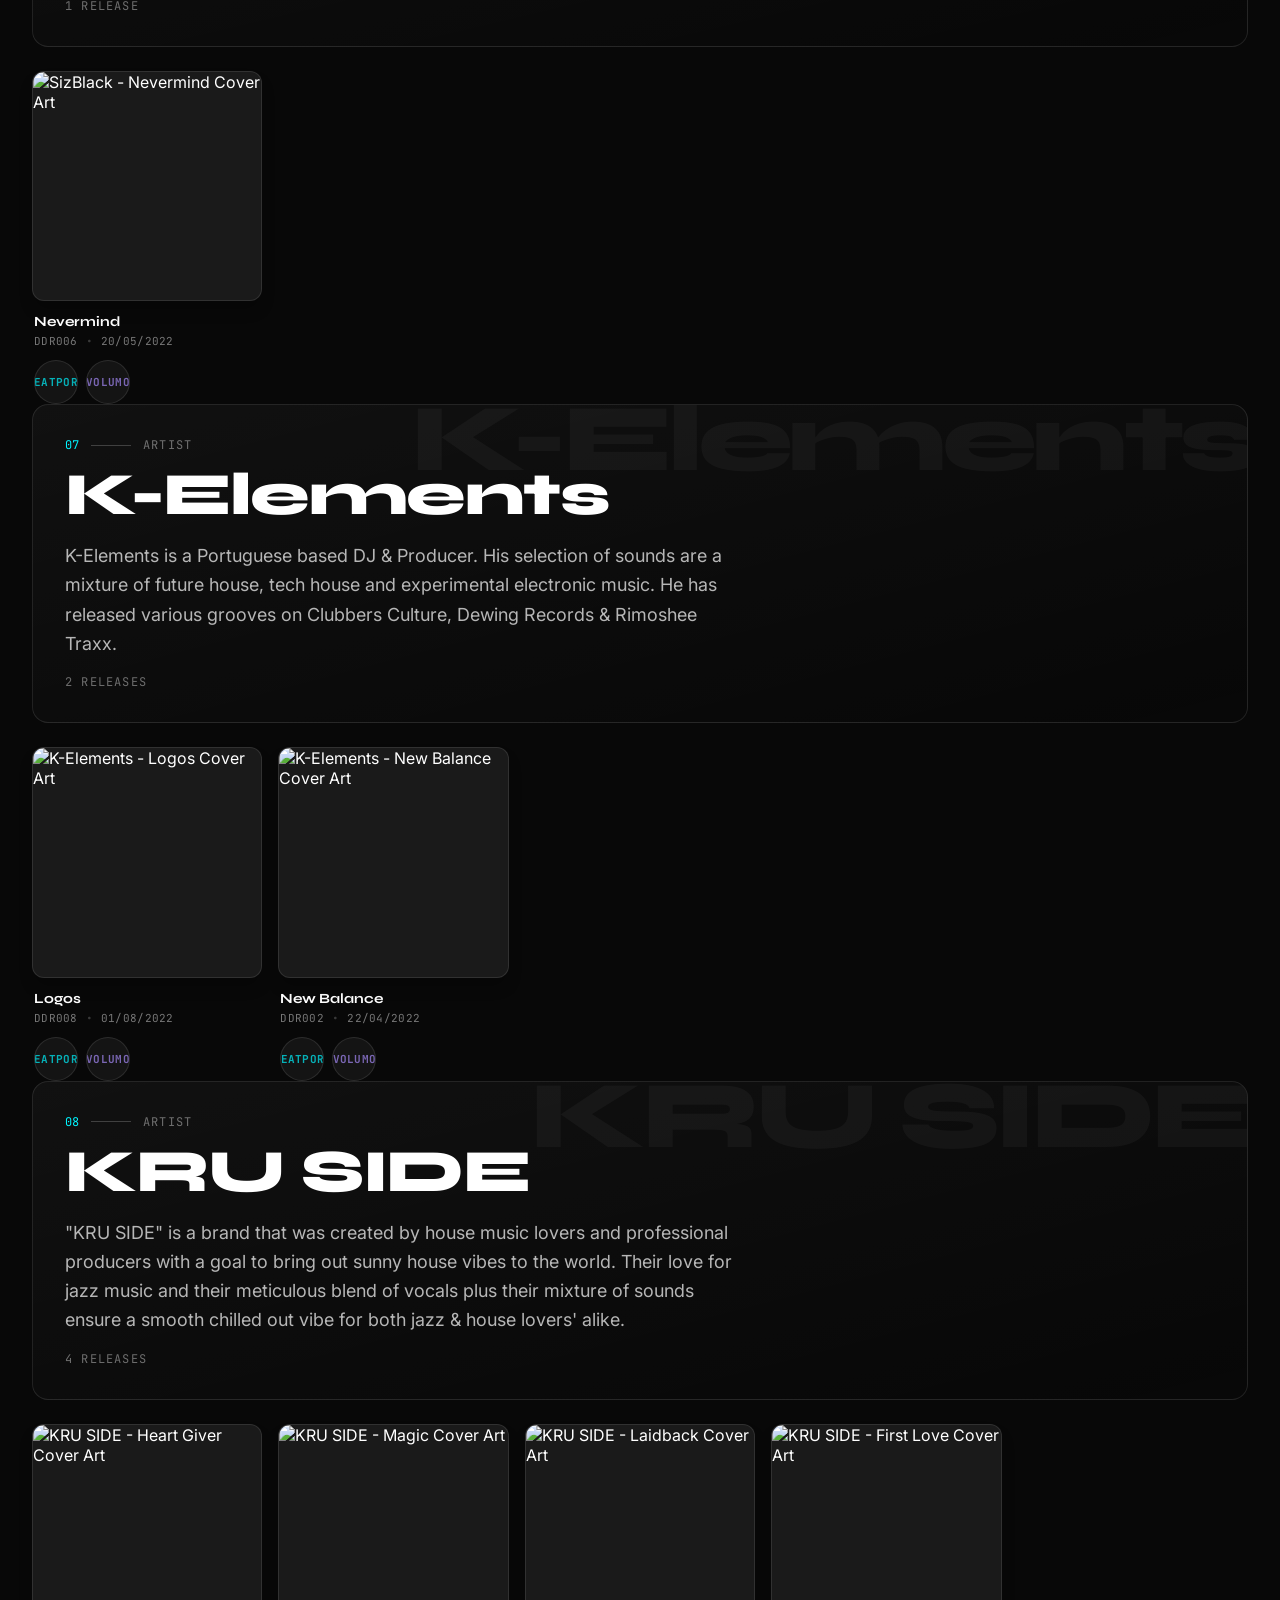
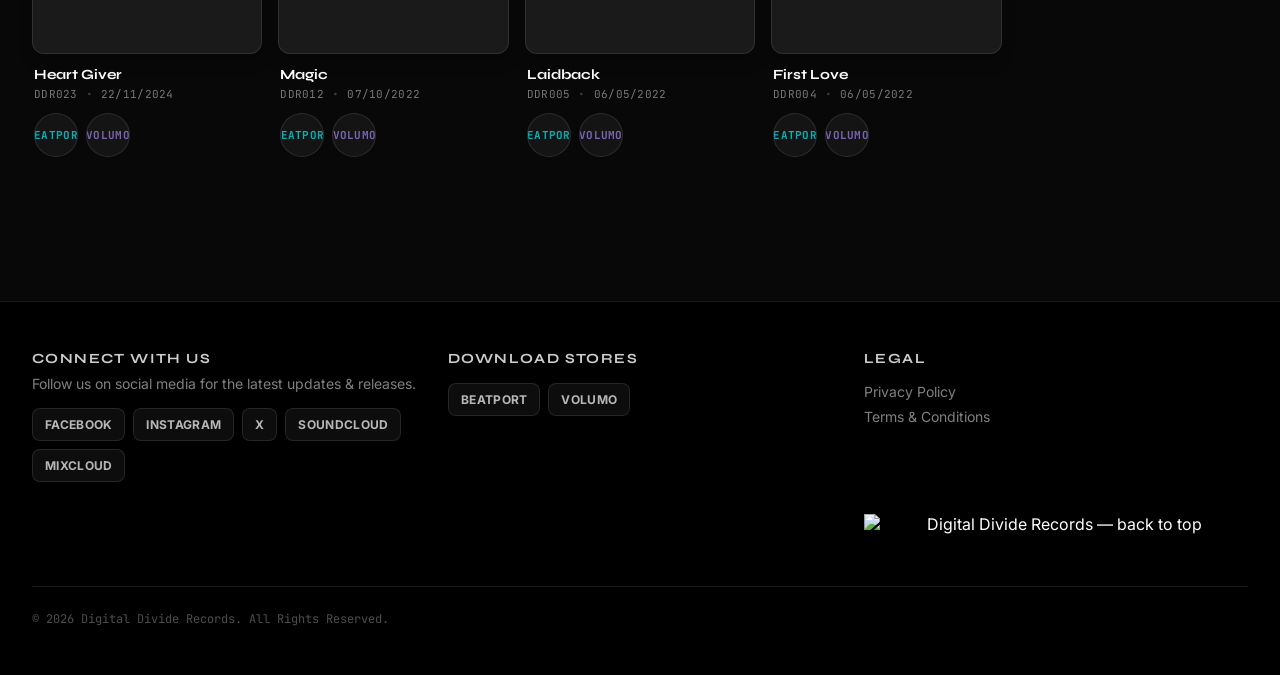
==== commit 44567a91: "Update a-r.html Signed-off-by: Jonathan Peters <jonathanpeters051@gmail.com>" ====
--- a/a-r.html
+++ b/a-r.html
@@ -103,7 +103,7 @@
           <div class="footer-legal">
             <span>Privacy Policy</span>
             <span>Terms &amp; Conditions</span>
-            <a href="submissions.html">Contact Us</a>
+            <!--<a href="submissions.html">Contact Us</a>-->
           </div>
         </div>
       </div>
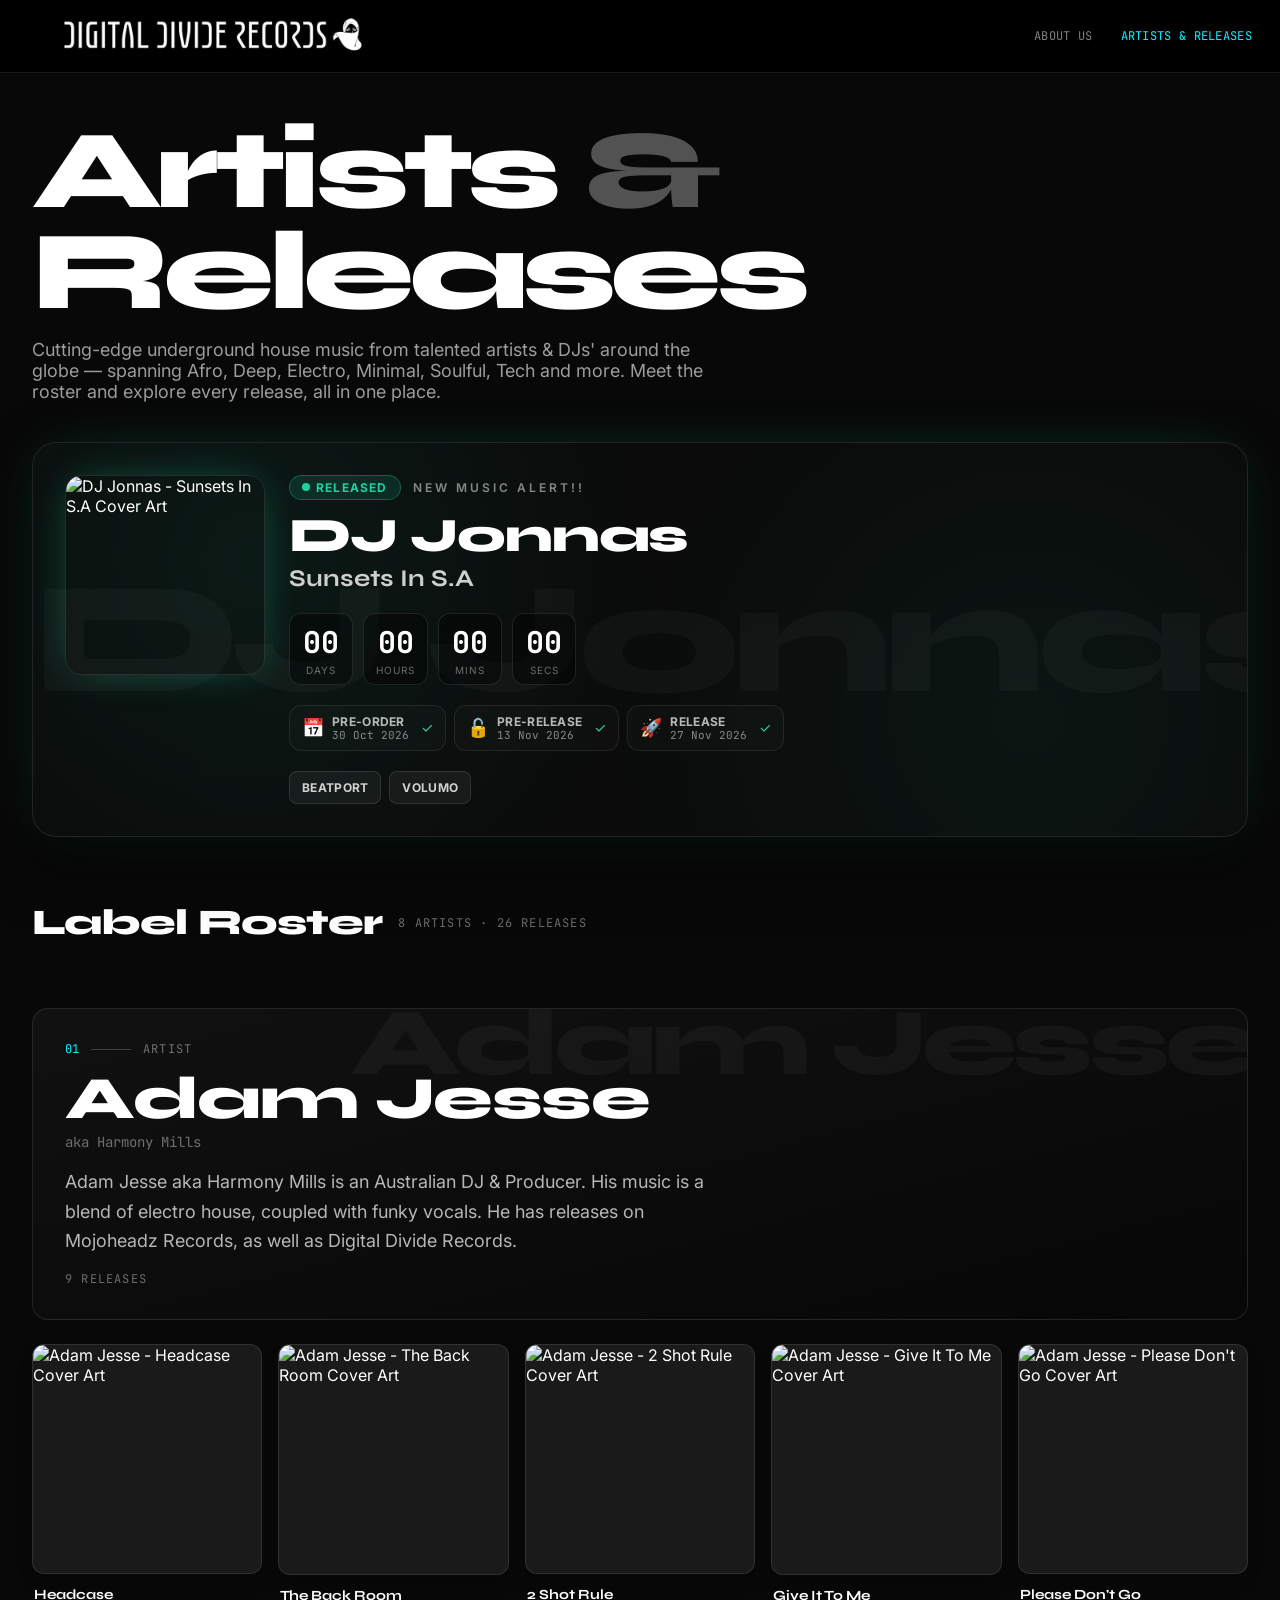
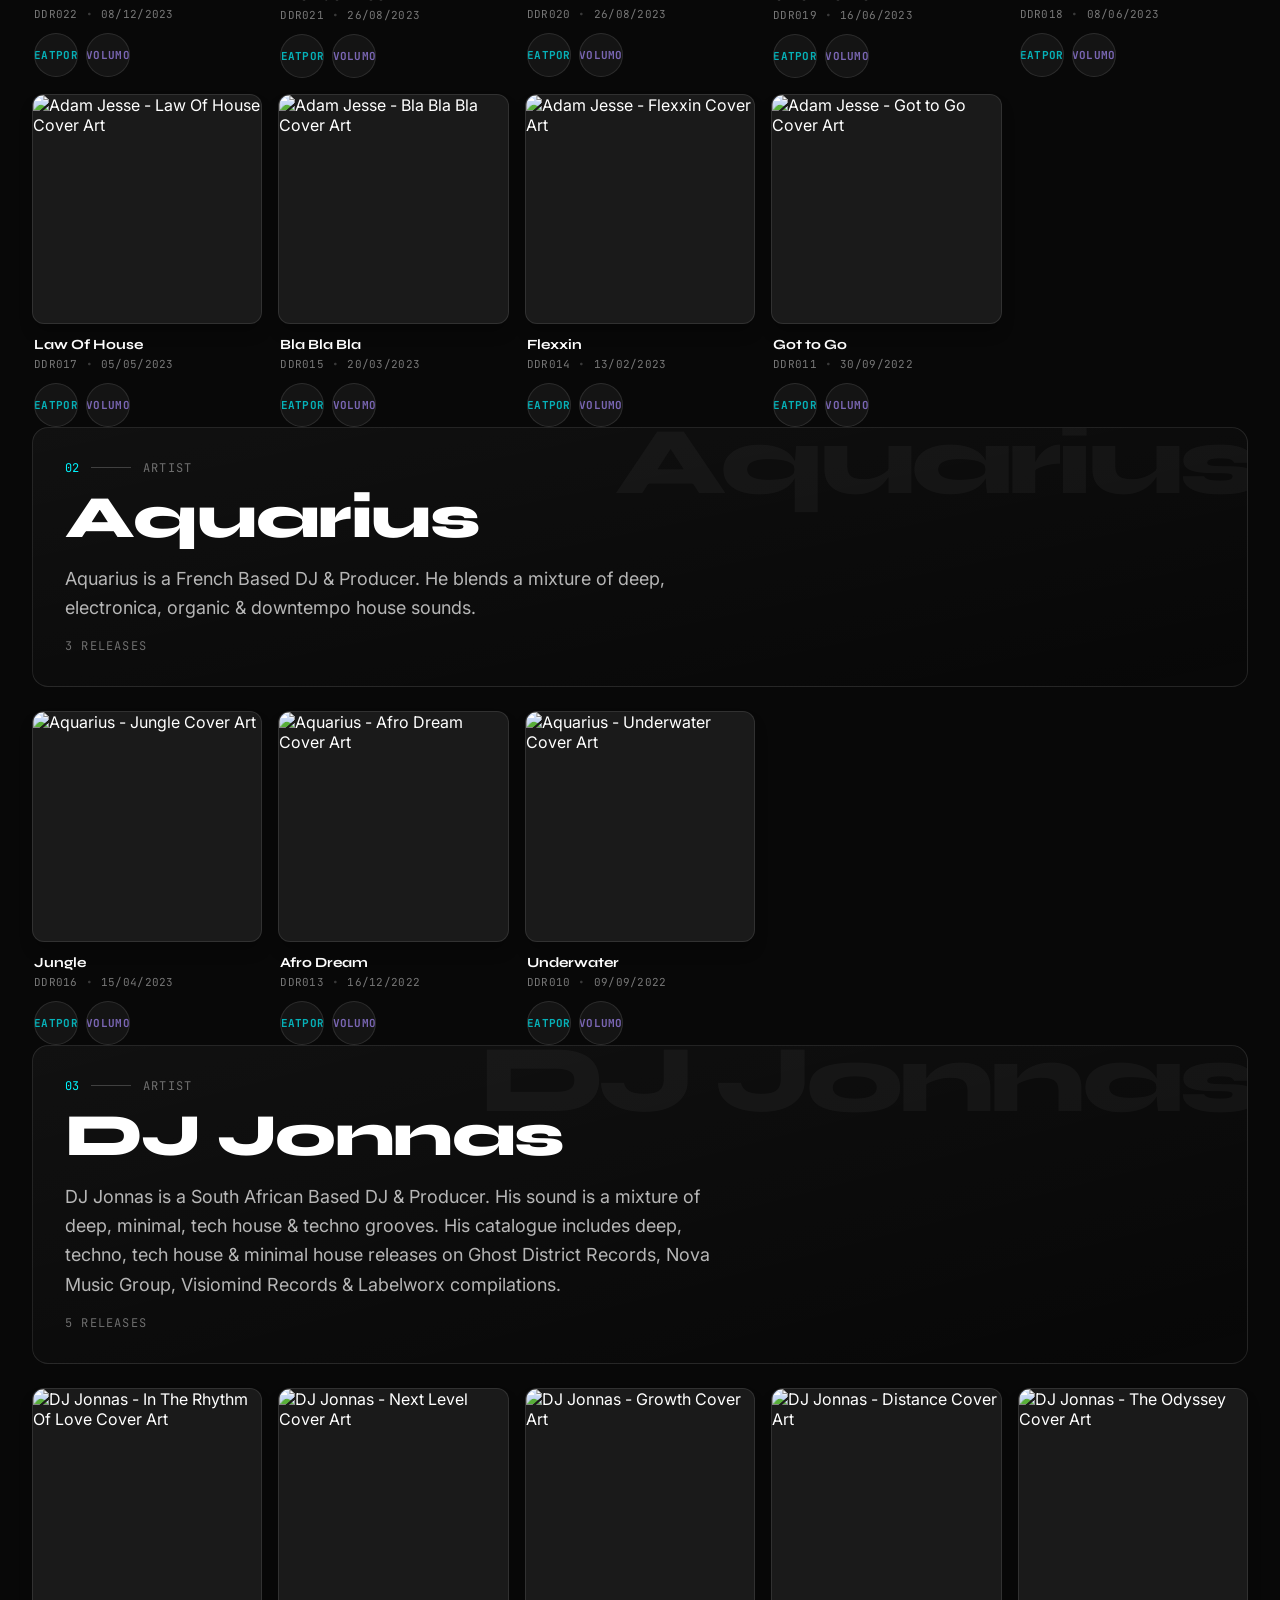
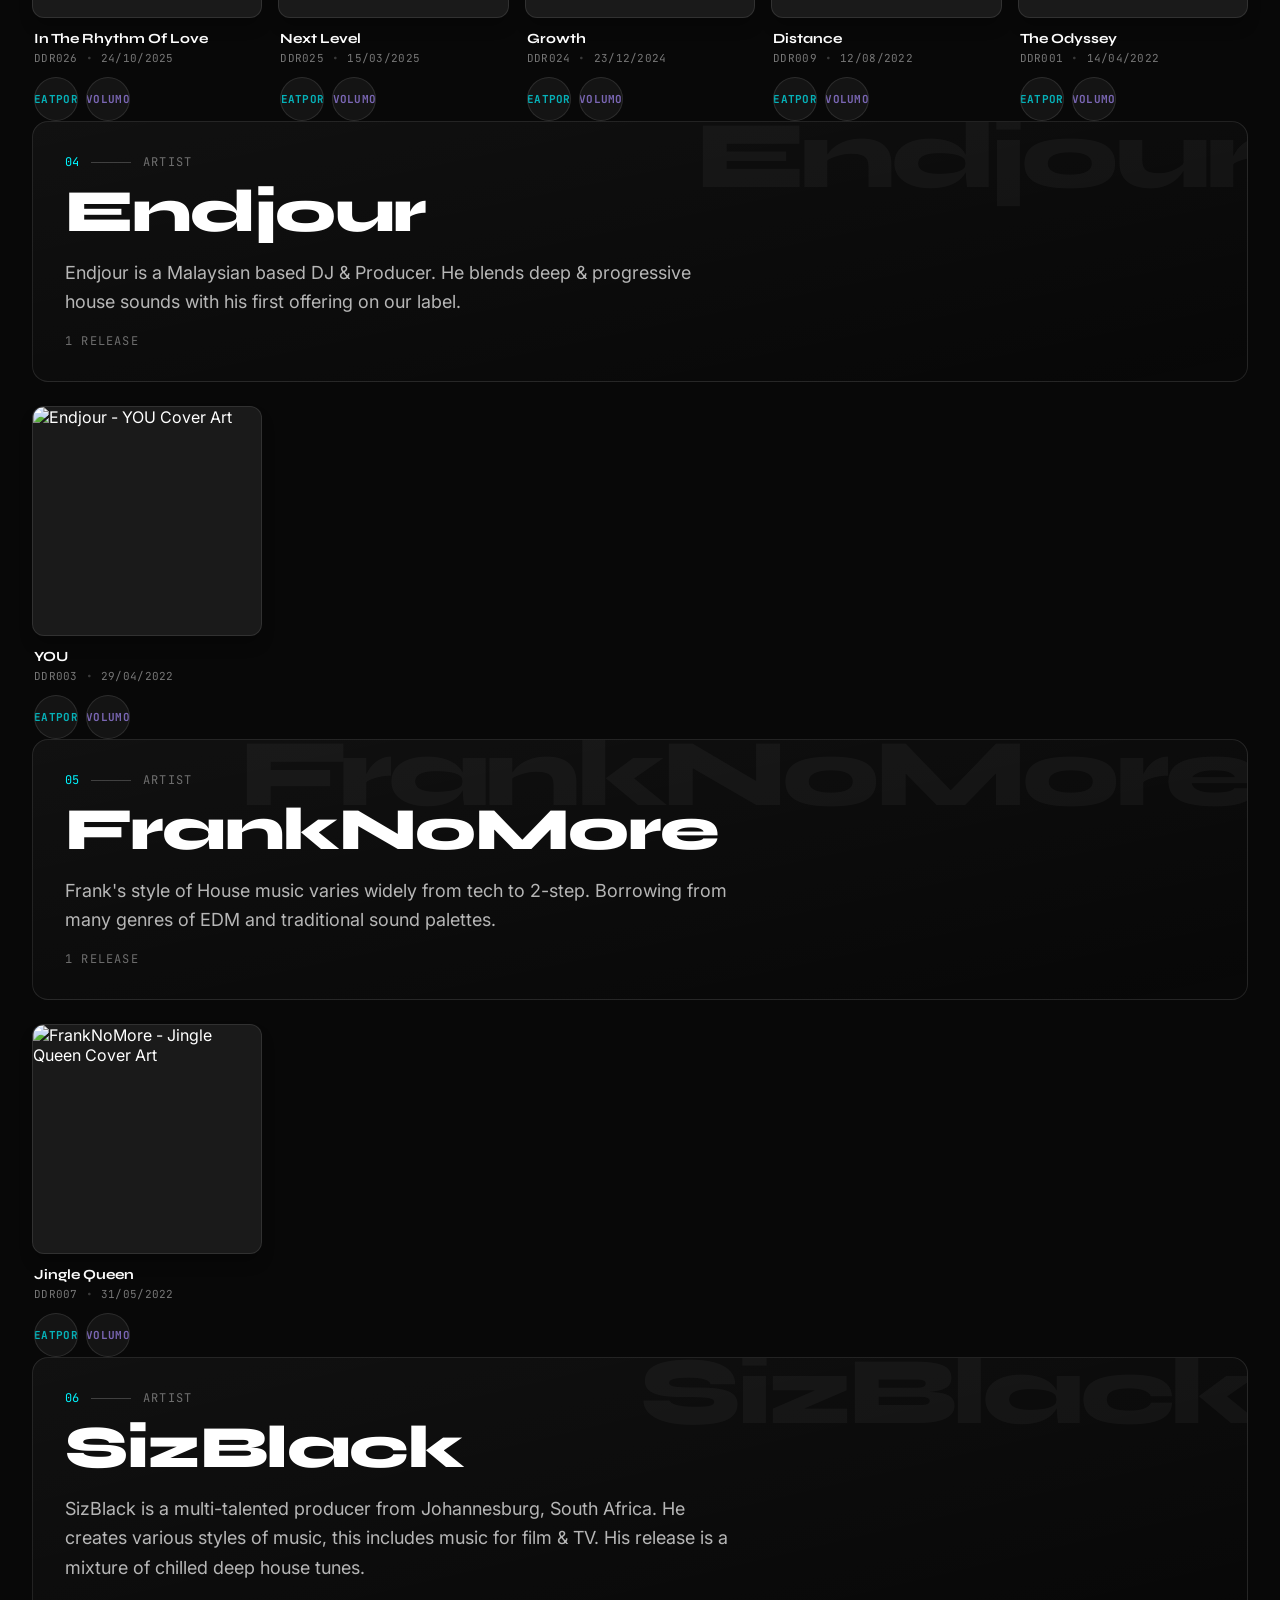
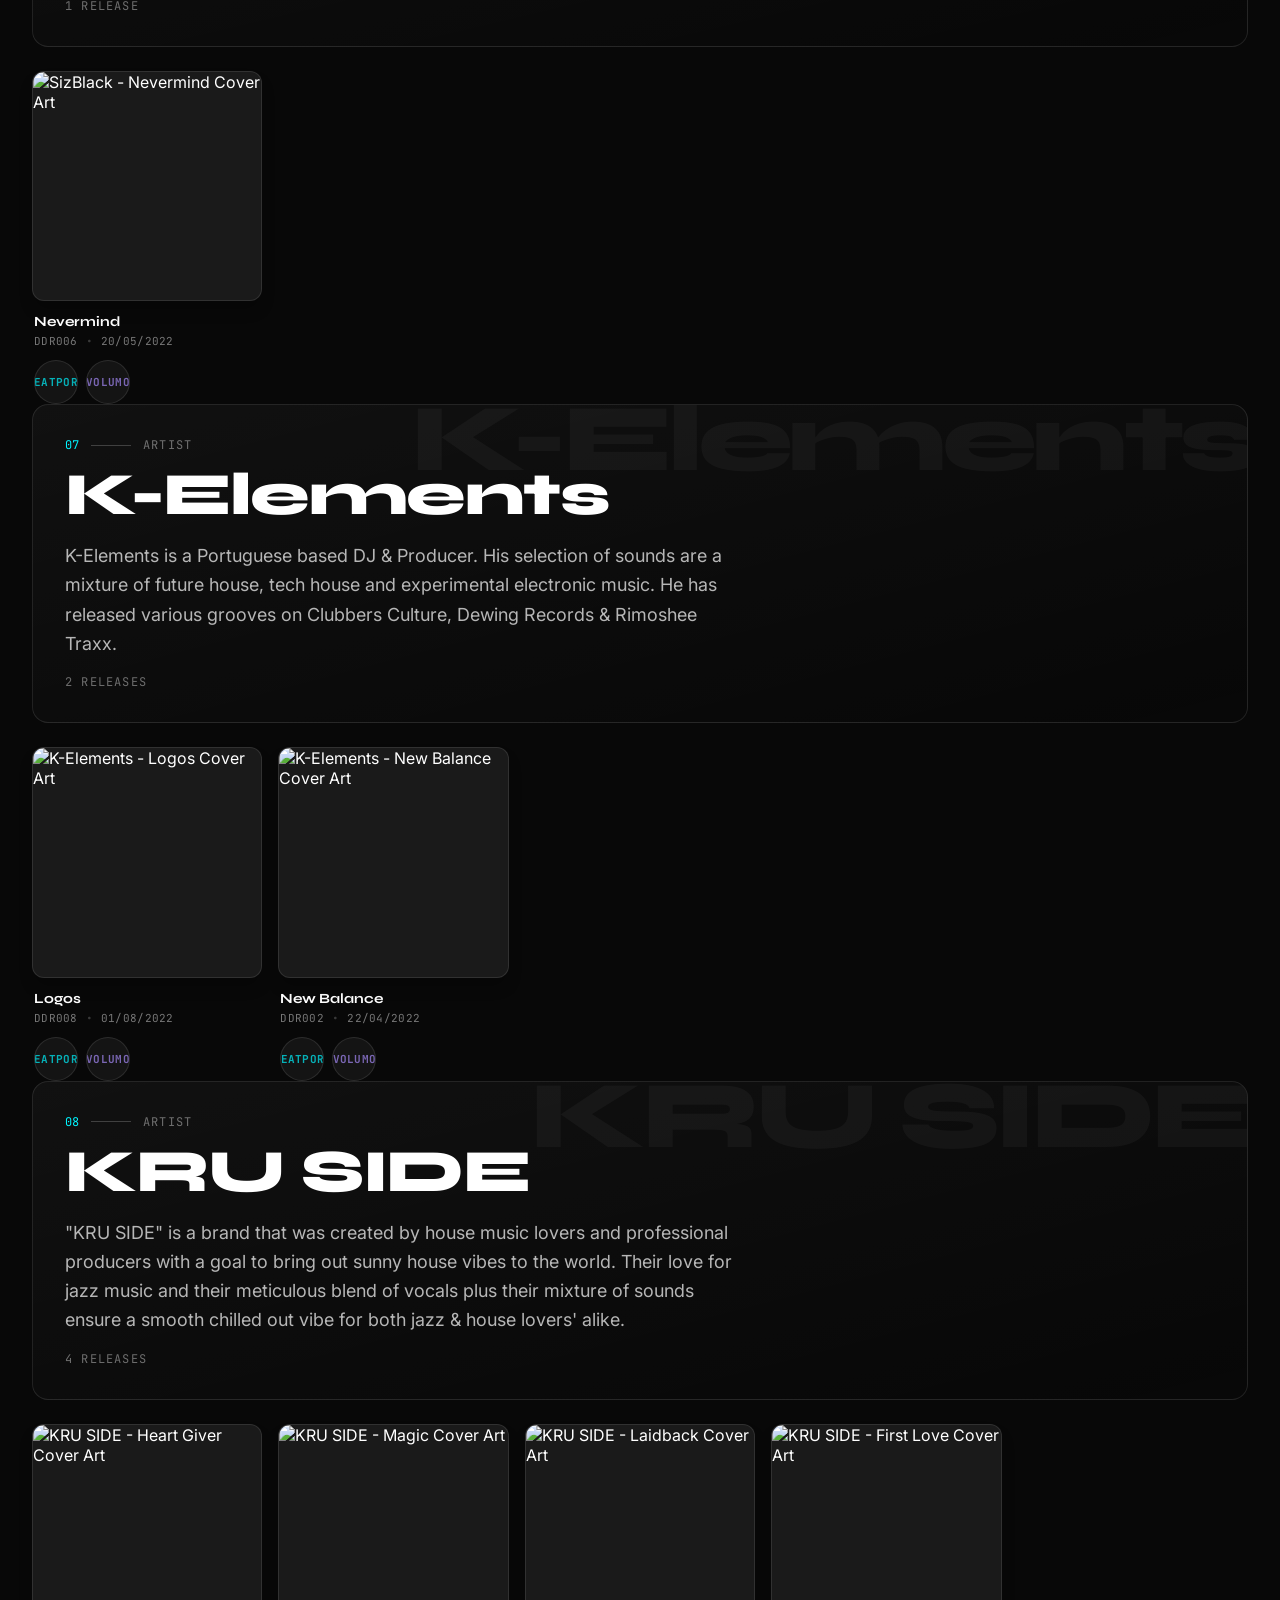
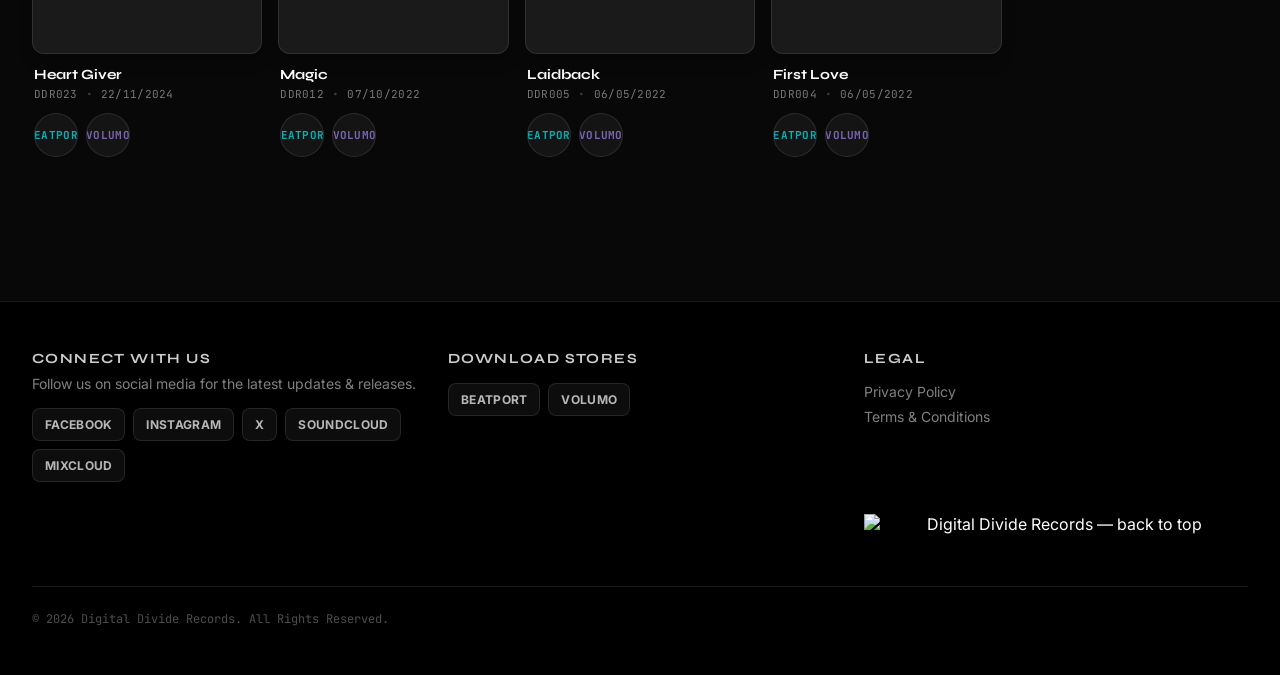
==== commit bf3deb7e: "Update a-r.html Signed-off-by: Jonathan Peters <jonathanpeters051@gmail.com>" ====
--- a/a-r.html
+++ b/a-r.html
@@ -30,7 +30,7 @@
     <section class="hero">
       <h1 class="hero-title">Artists <span class="amp">&amp;</span> Releases</h1>
       <p class="hero-sub">
-        Cutting-edge underground house music from talented artists around the globe —
+        Cutting-edge underground house music from talented artists & DJs' around the globe —
         spanning Afro, Deep, Electro, Minimal, Soulful, Tech and more. Meet the roster and explore every
         release, all in one place.
       </p>
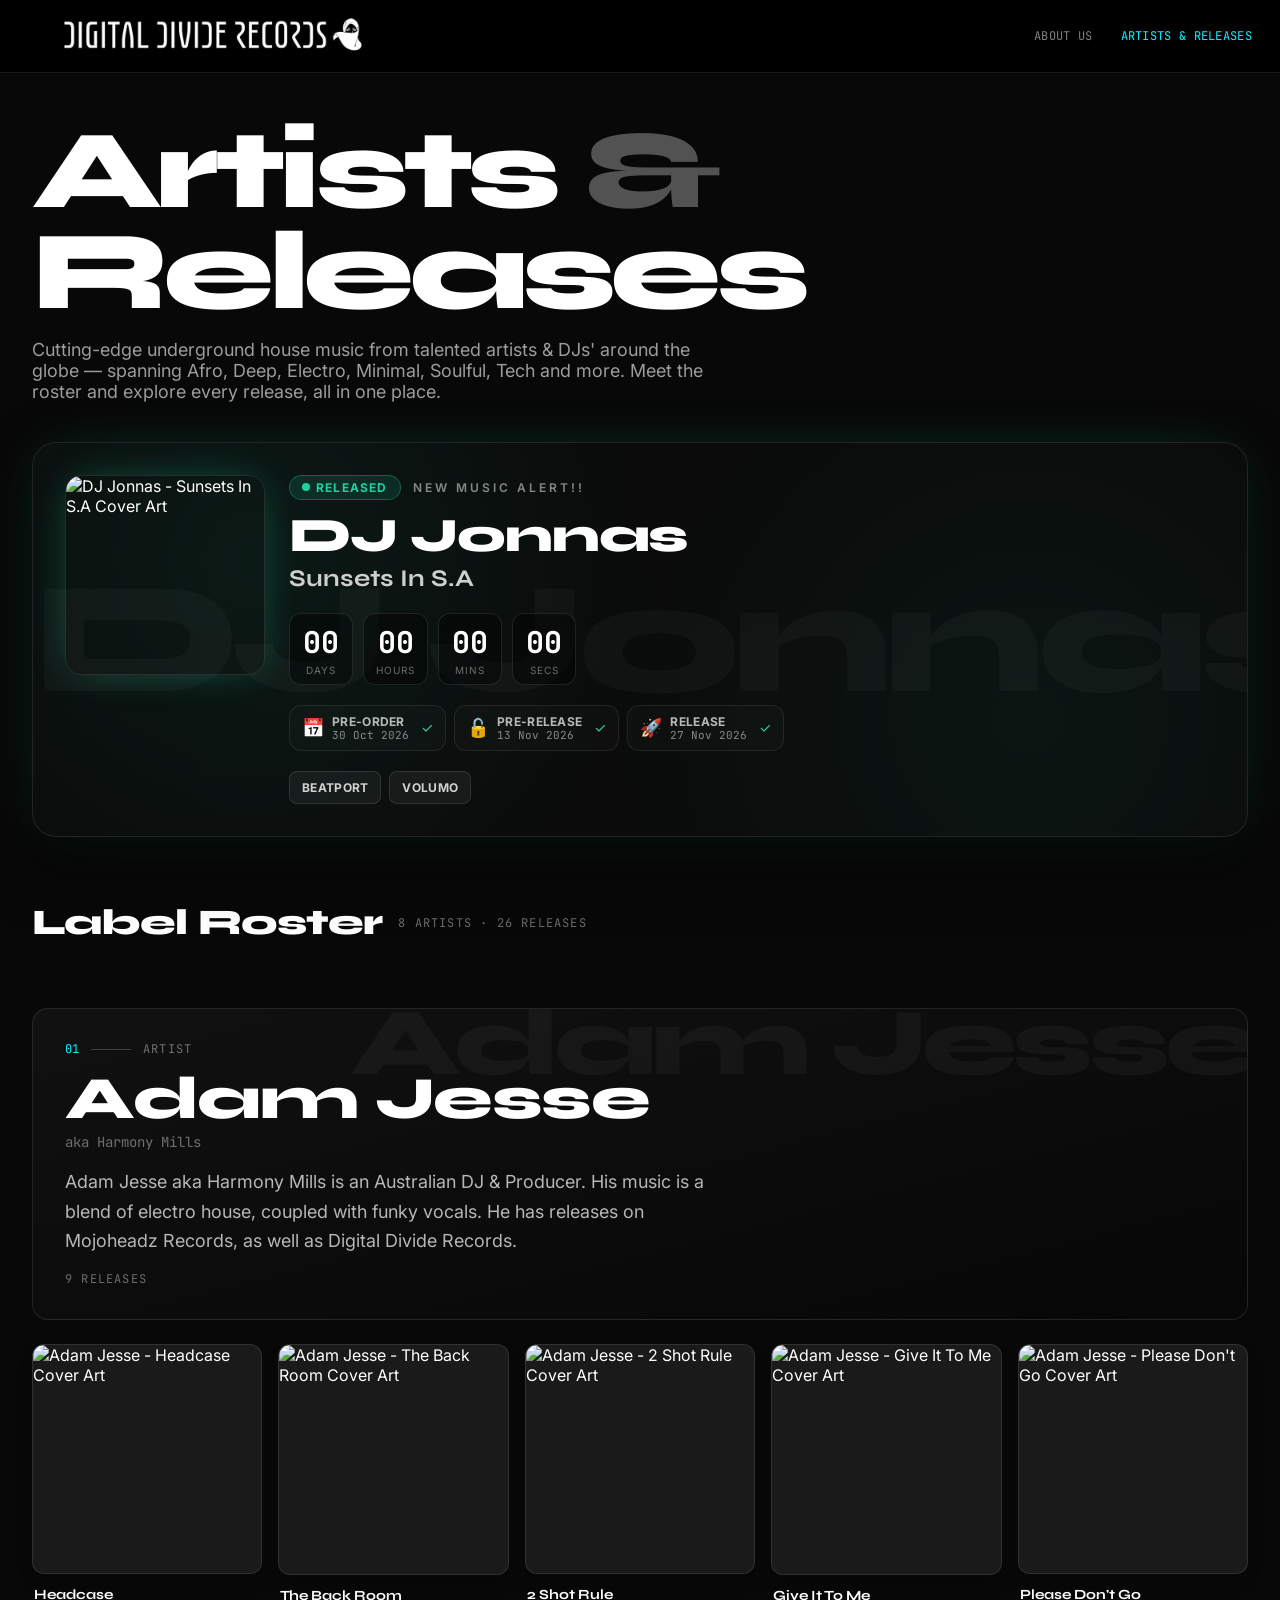
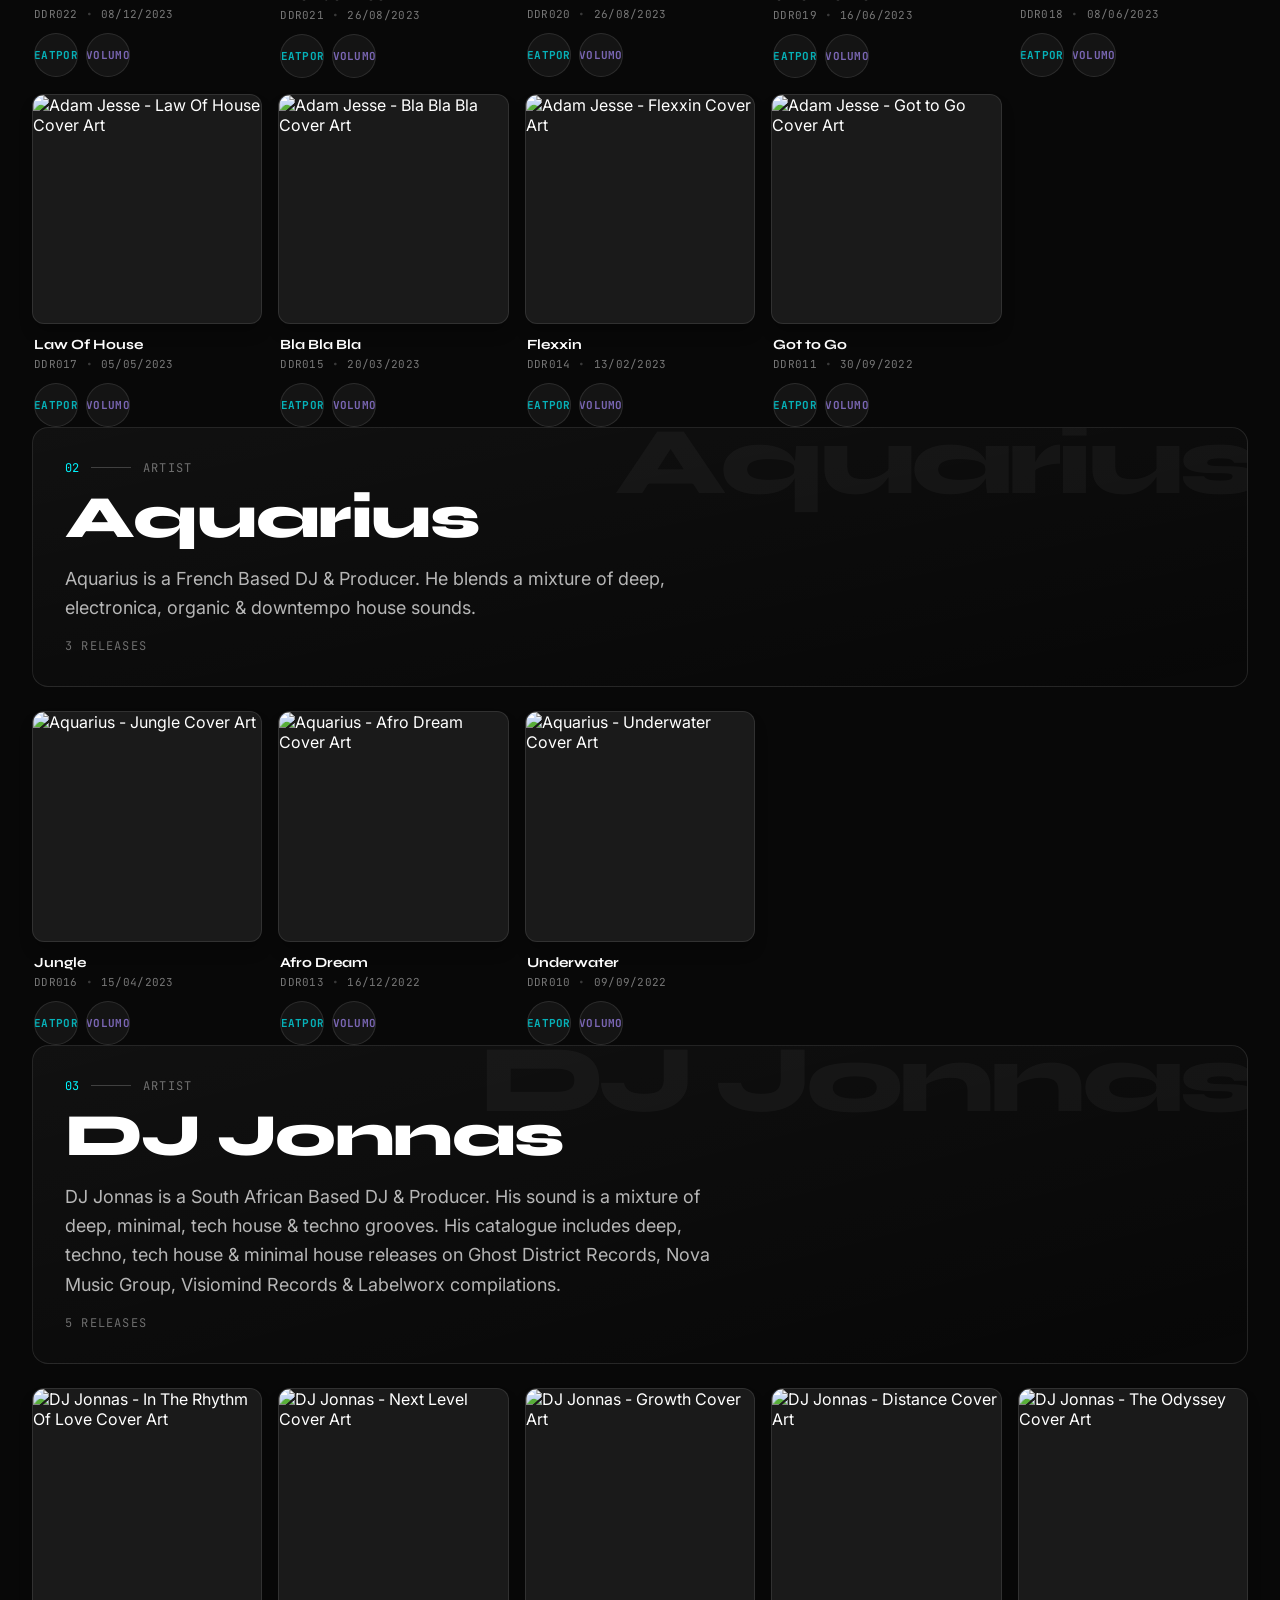
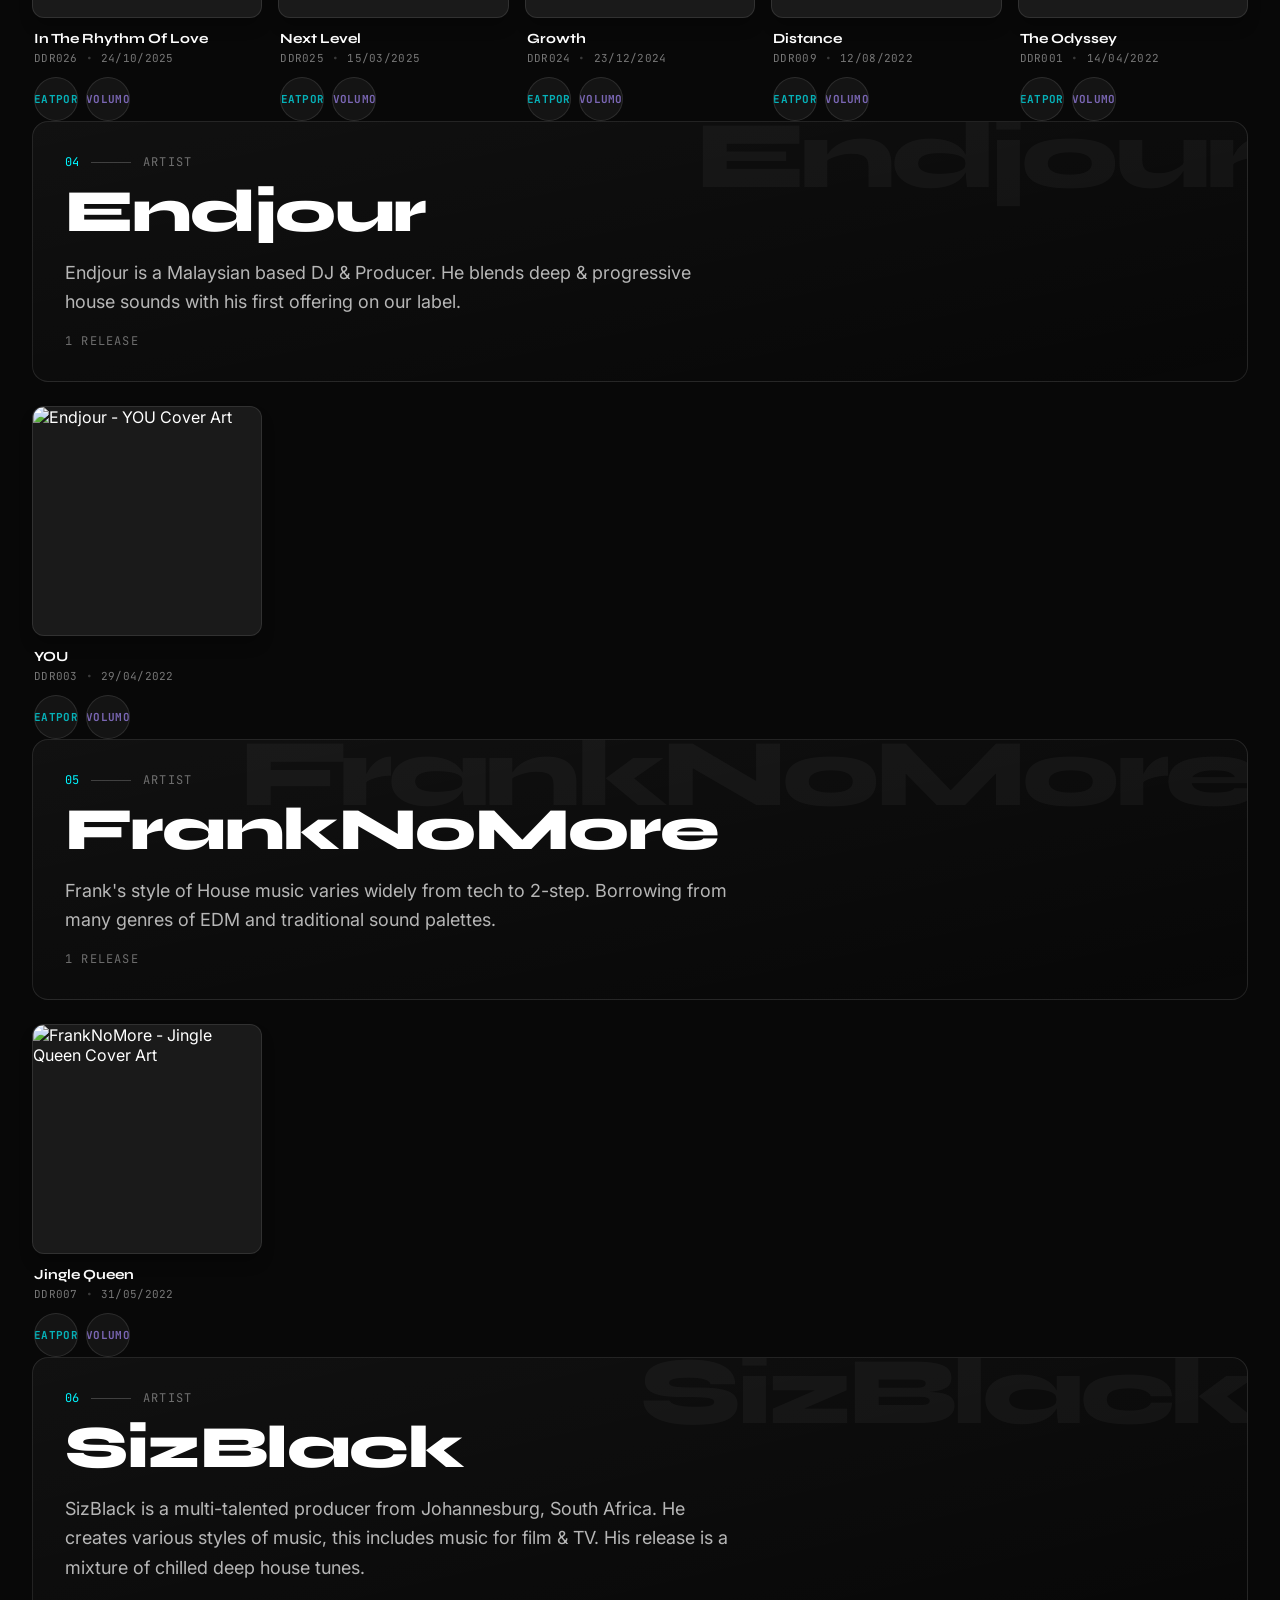
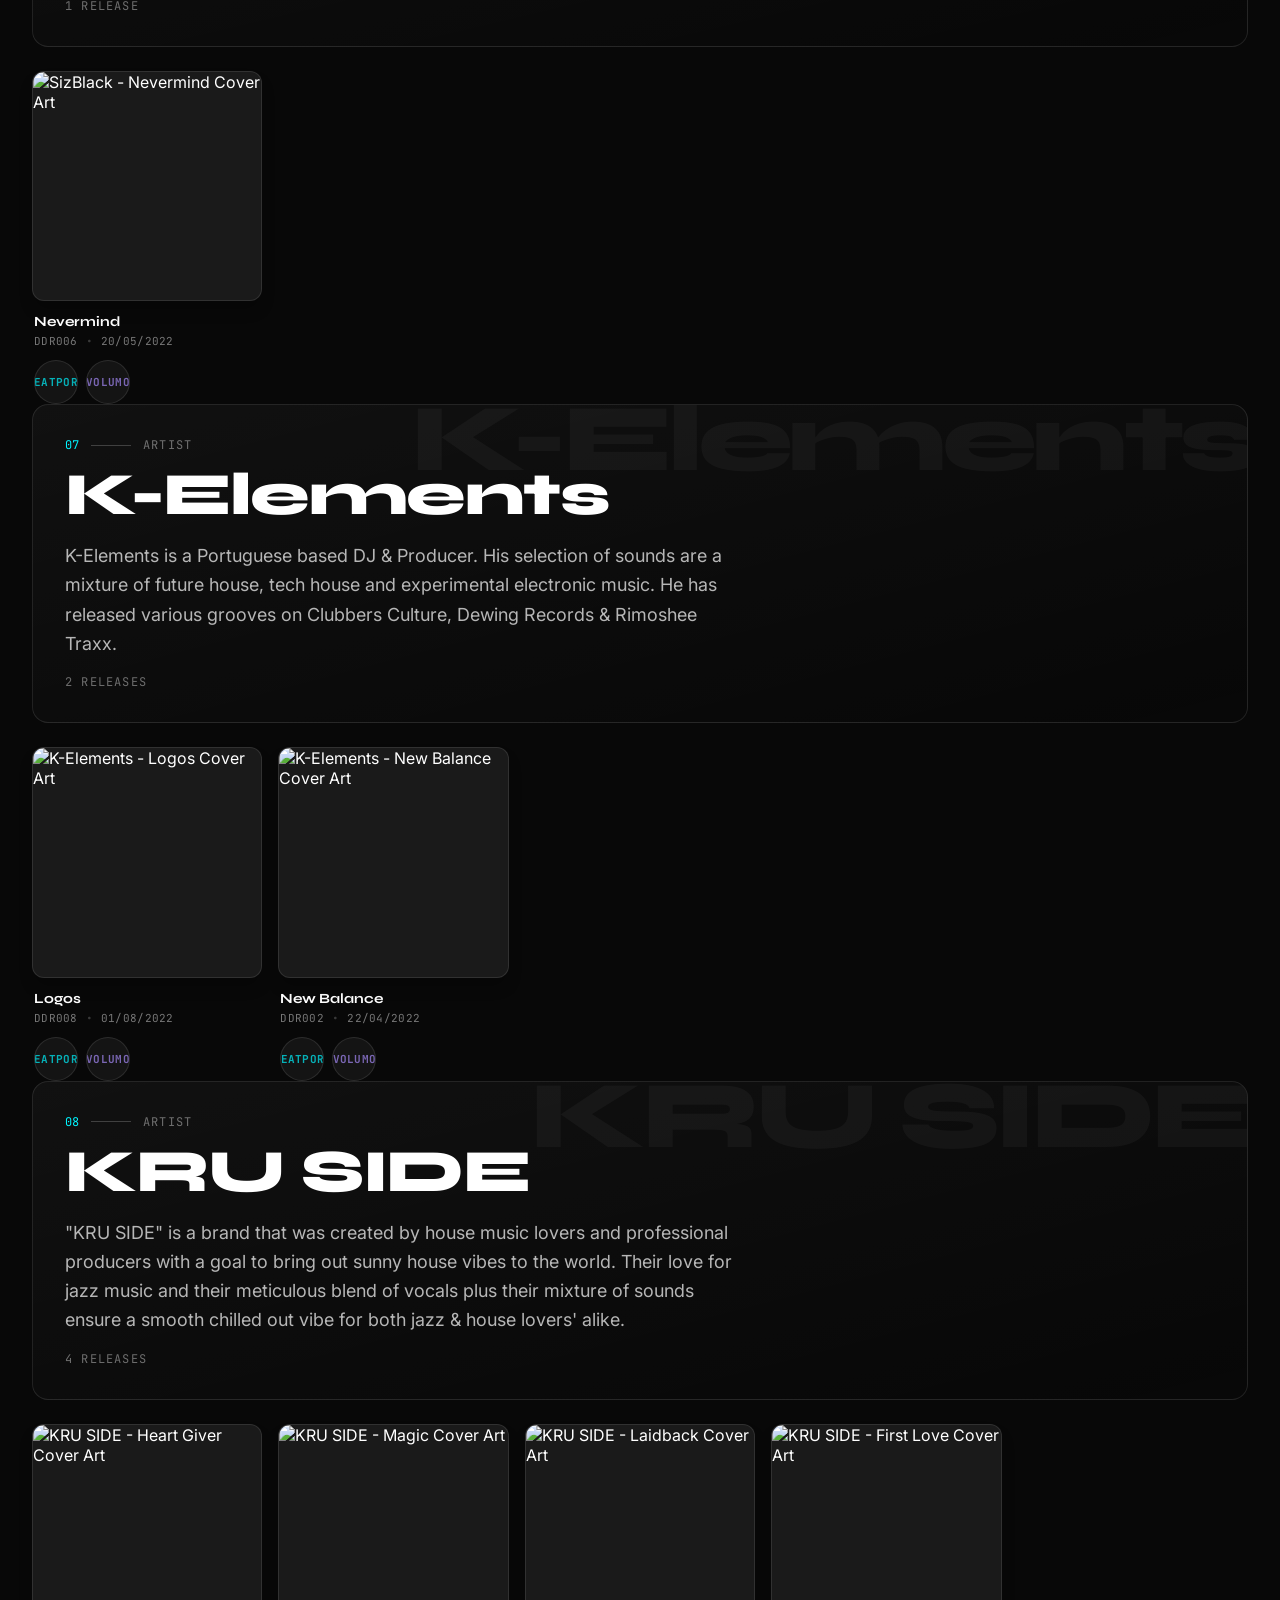
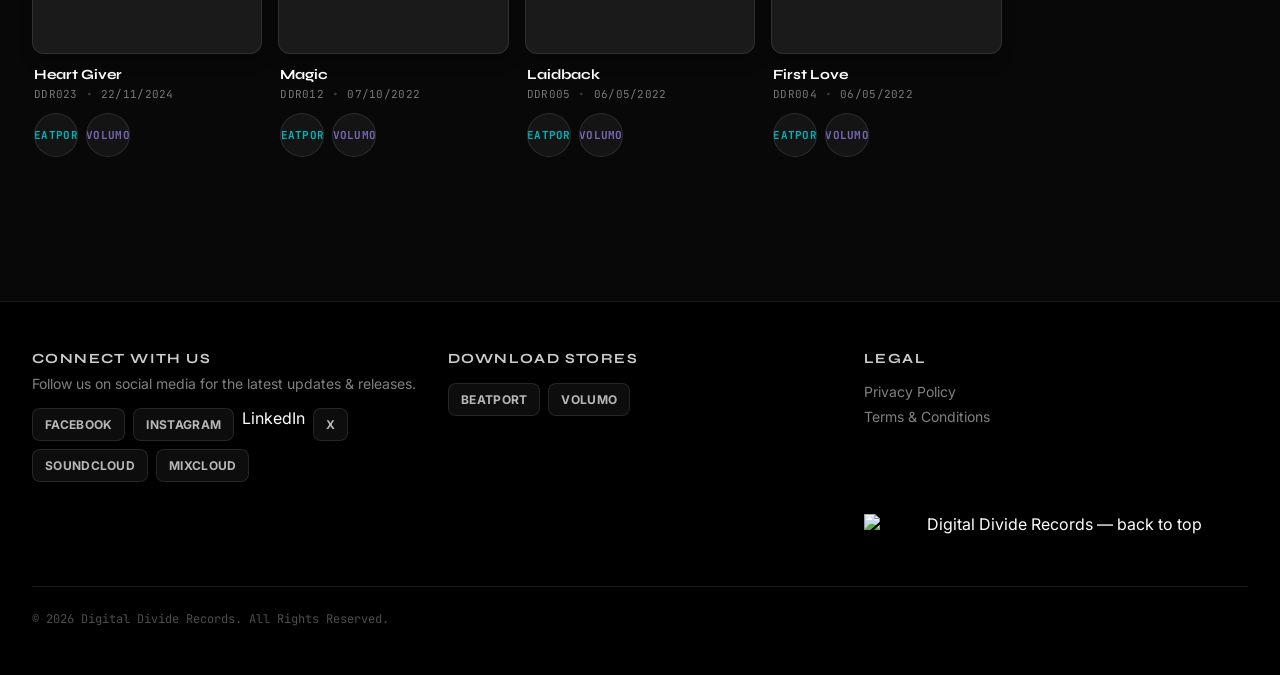
==== commit f41d01b3: "Update a-r.html Edited & Updated a-r.html. Added LinkedIn social media link   Signed-off-by: Jonath" ====
--- a/a-r.html
+++ b/a-r.html
@@ -86,6 +86,7 @@
           <div class="footer-pills">
             <a class="footer-pill" href="https://www.facebook.com/DigitalDivideRecords/" target="_blank" rel="noopener noreferrer">Facebook</a>
             <a class="footer-pill" href="https://instagram.com/digitaldividerecords" target="_blank" rel="noopener noreferrer">Instagram</a>
+            <a href="footer-pill" href="https://linkedin.com/company/DigitalDivideRecords" target="_blank" rel="noopener noreferrer">LinkedIn</a>
             <a class="footer-pill" href="https://x.com/DigitalDivideRe" target="_blank" rel="noopener noreferrer">X</a>
             <a class="footer-pill" href="https://soundcloud.com/digitaldividerecs" target="_blank" rel="noopener noreferrer">Soundcloud</a>
             <a class="footer-pill" href="https://www.mixcloud.com/Digital_Divide_Records/" target="_blank" rel="noopener noreferrer">Mixcloud</a>
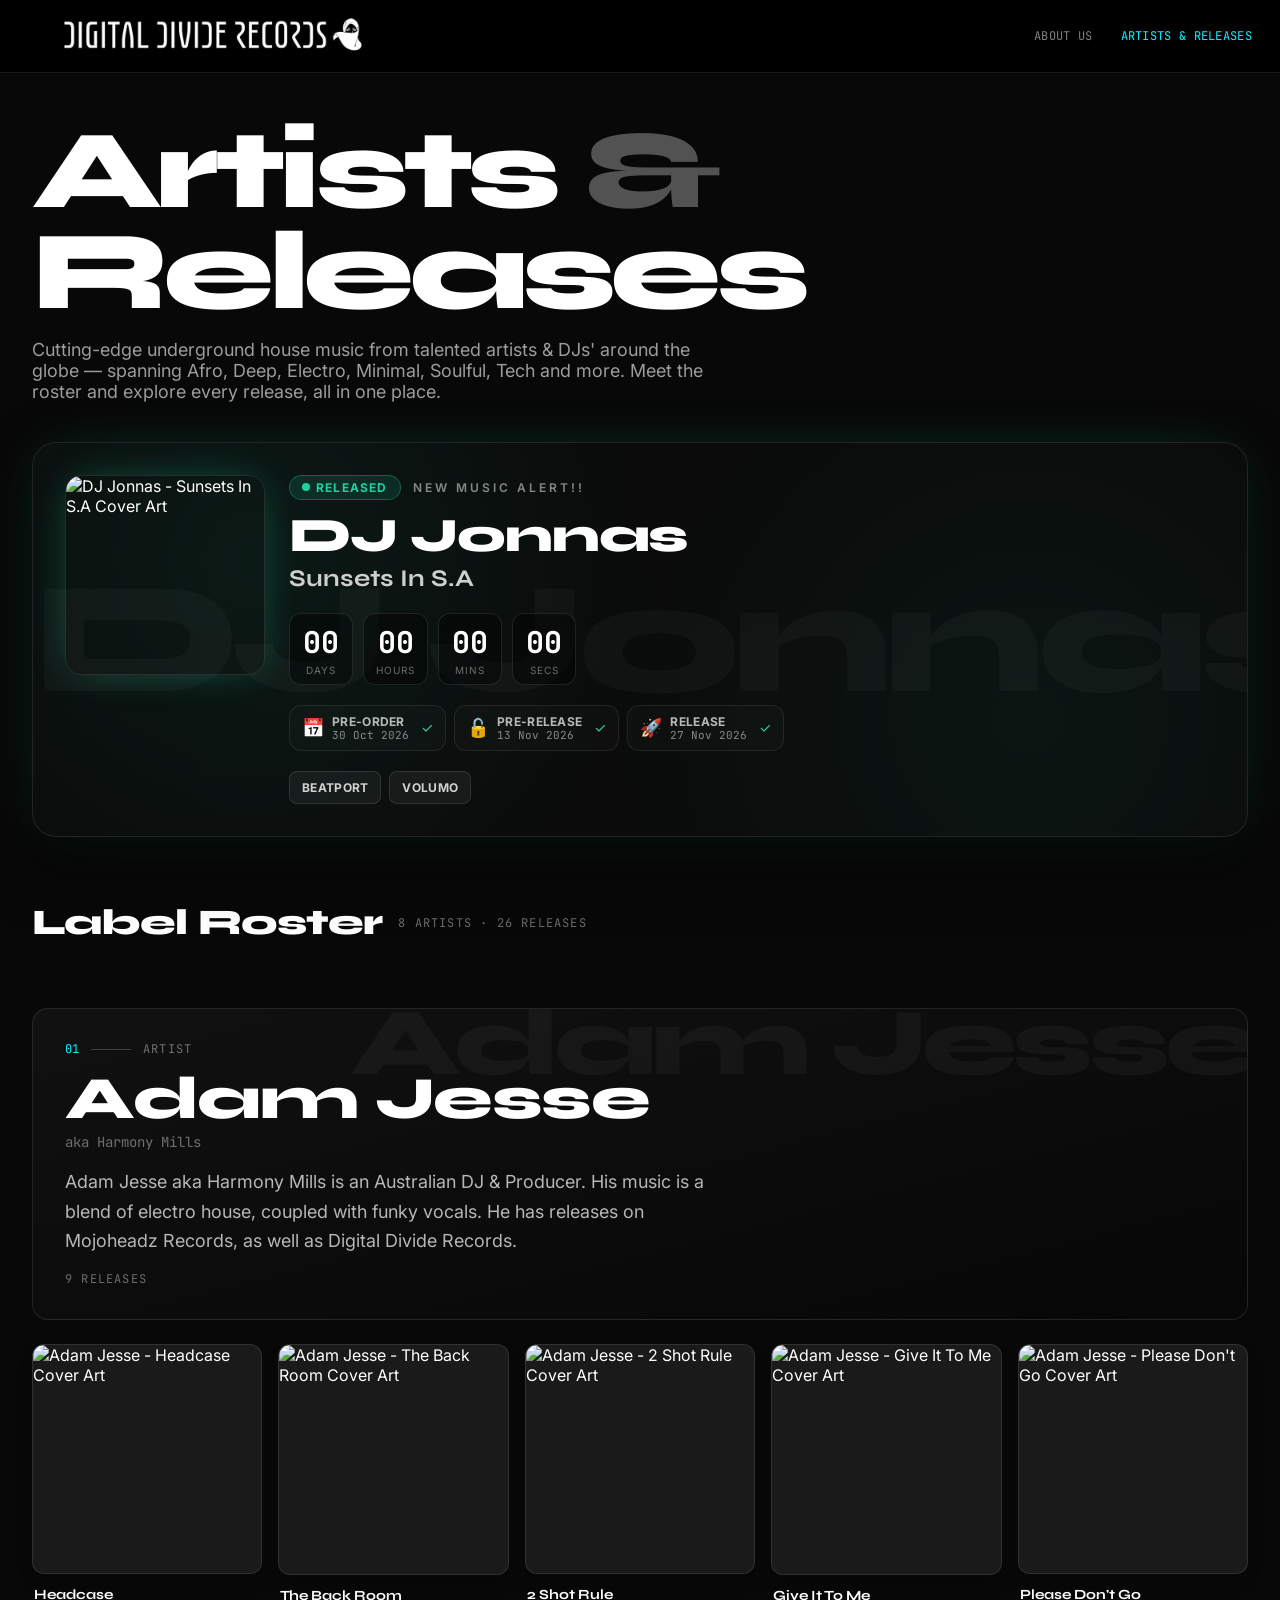
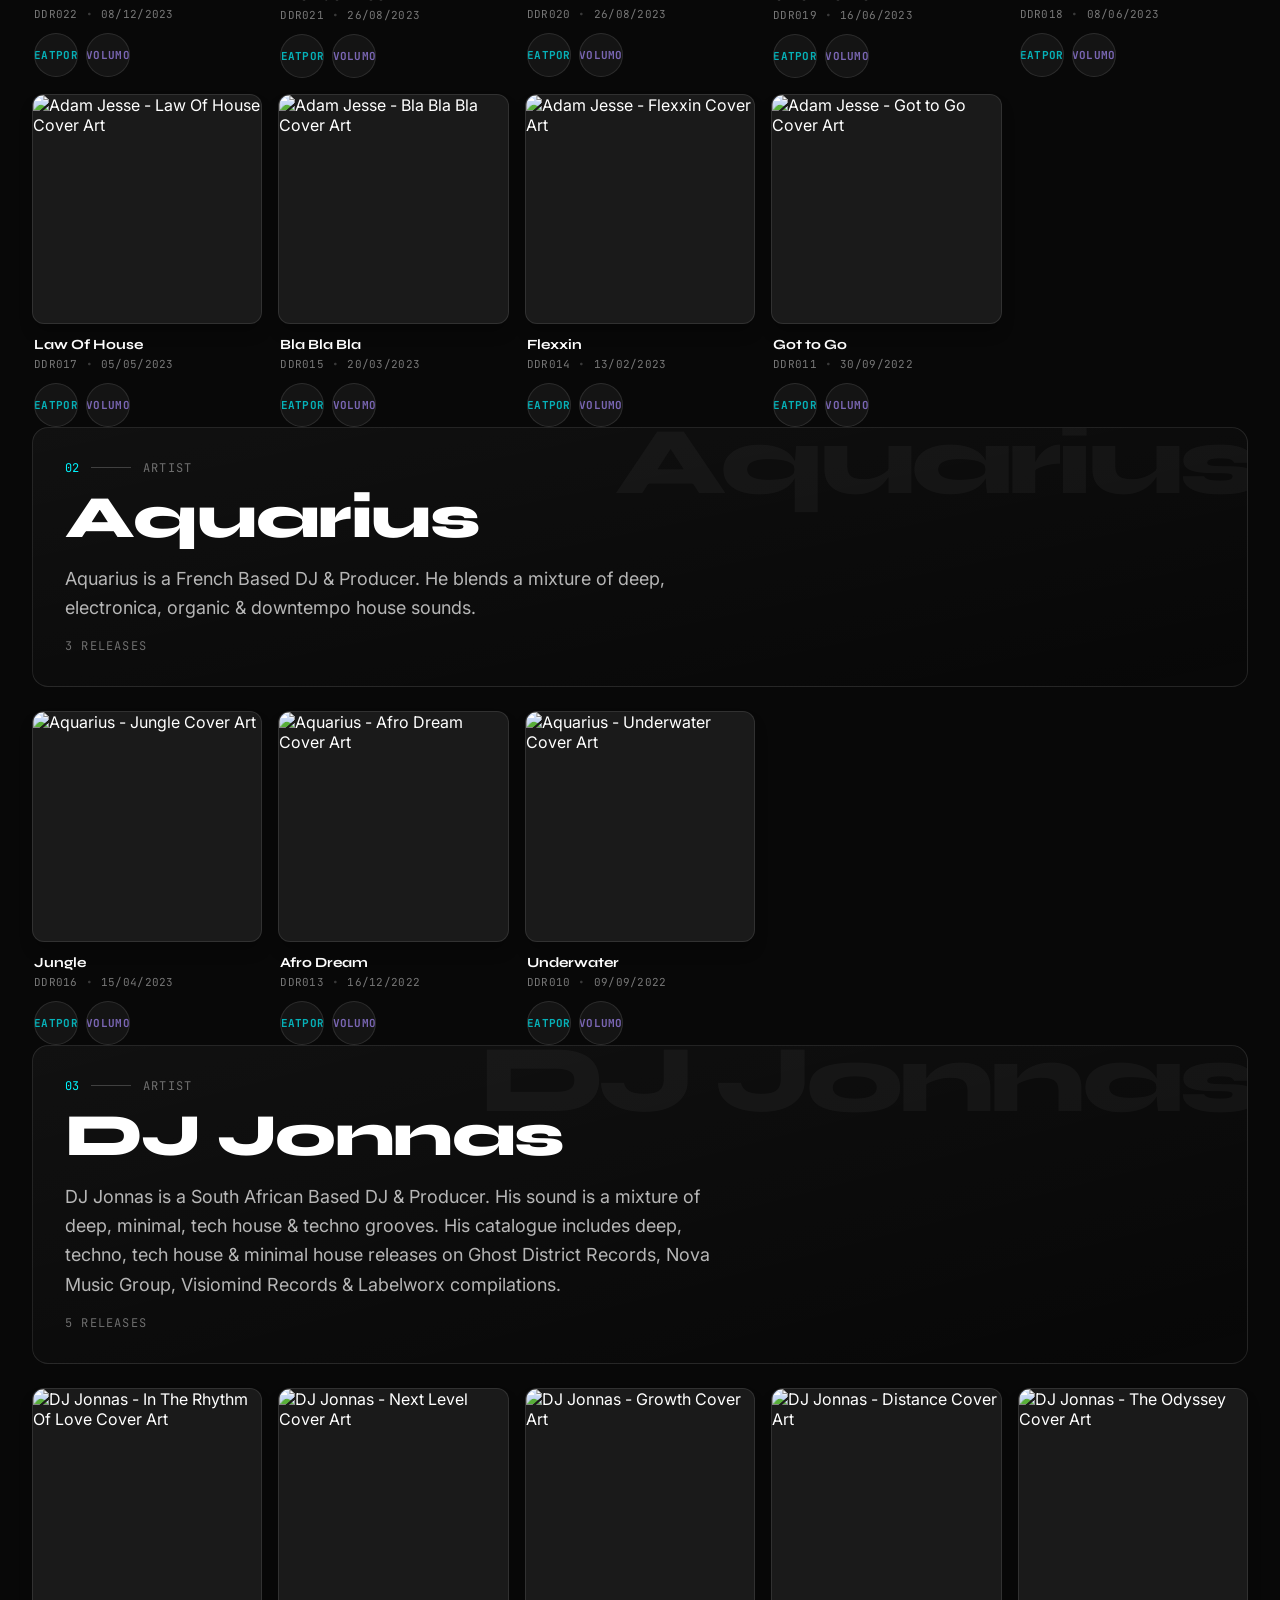
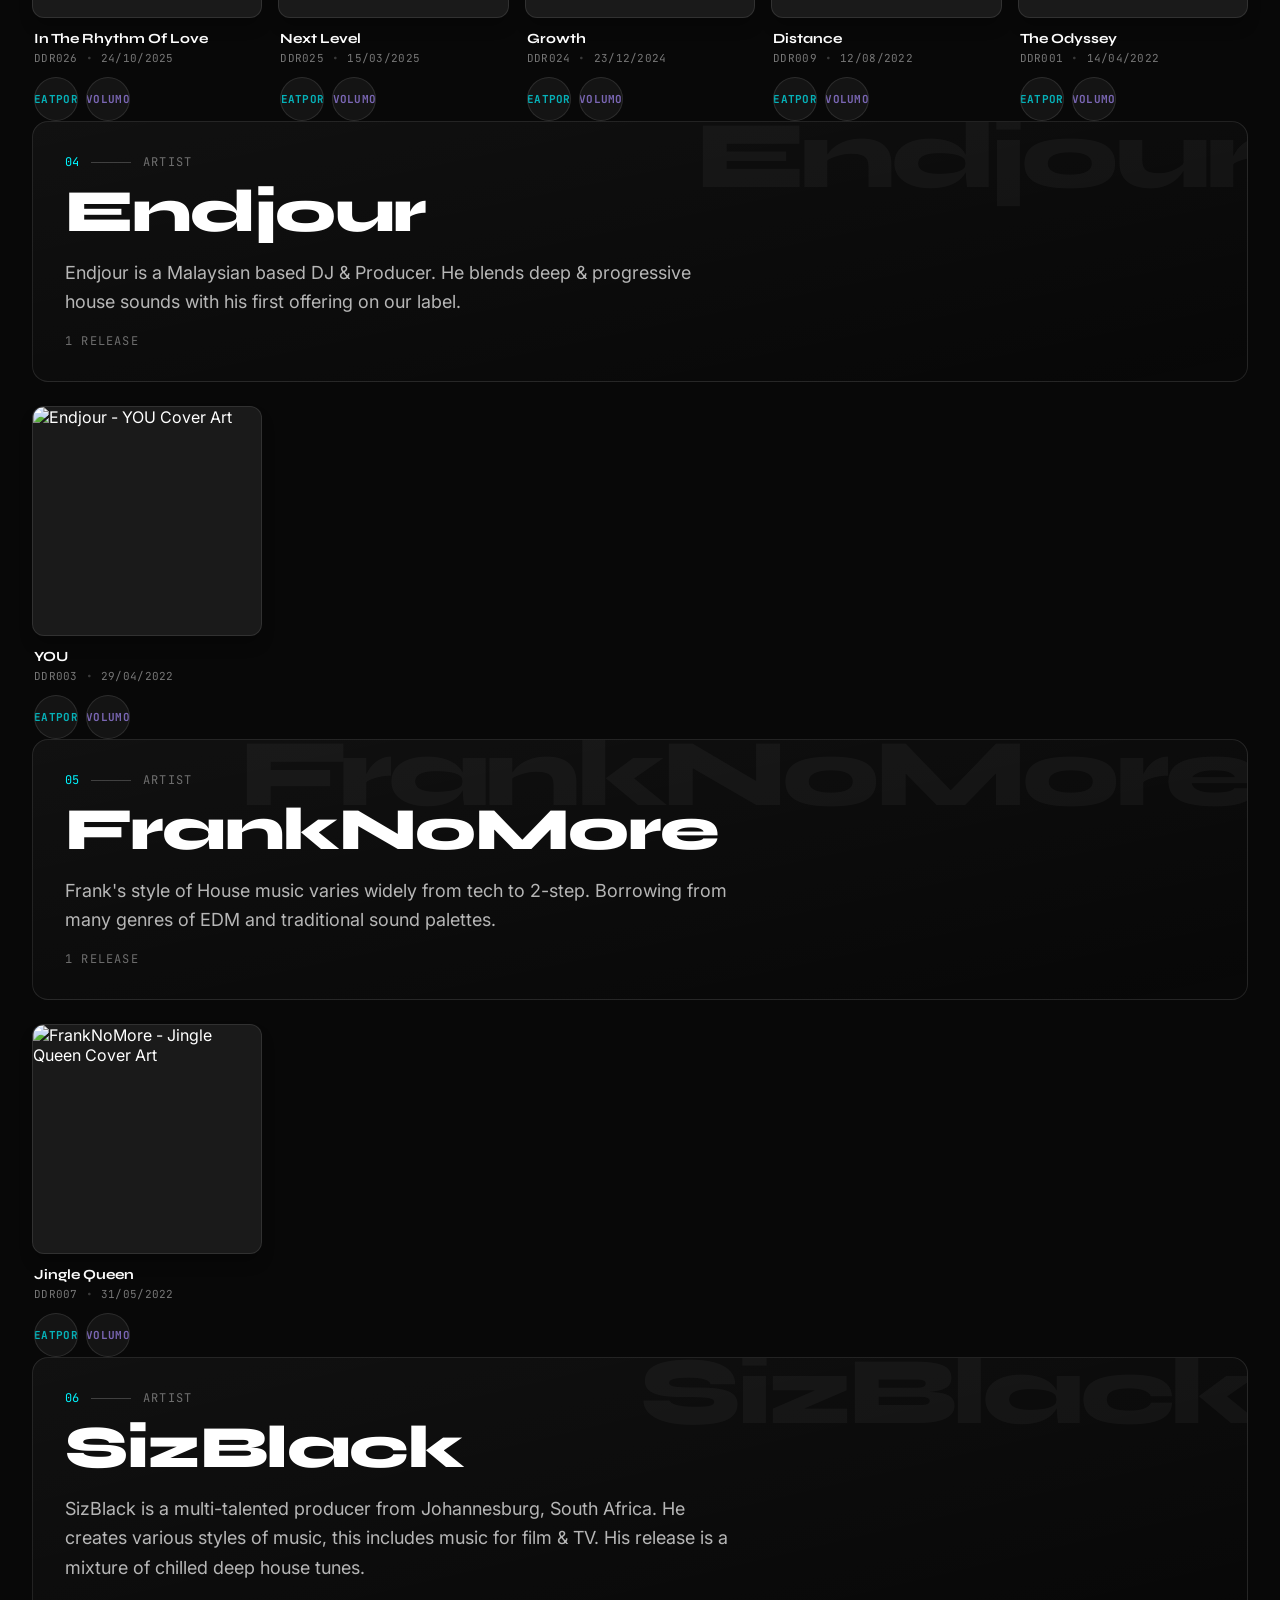
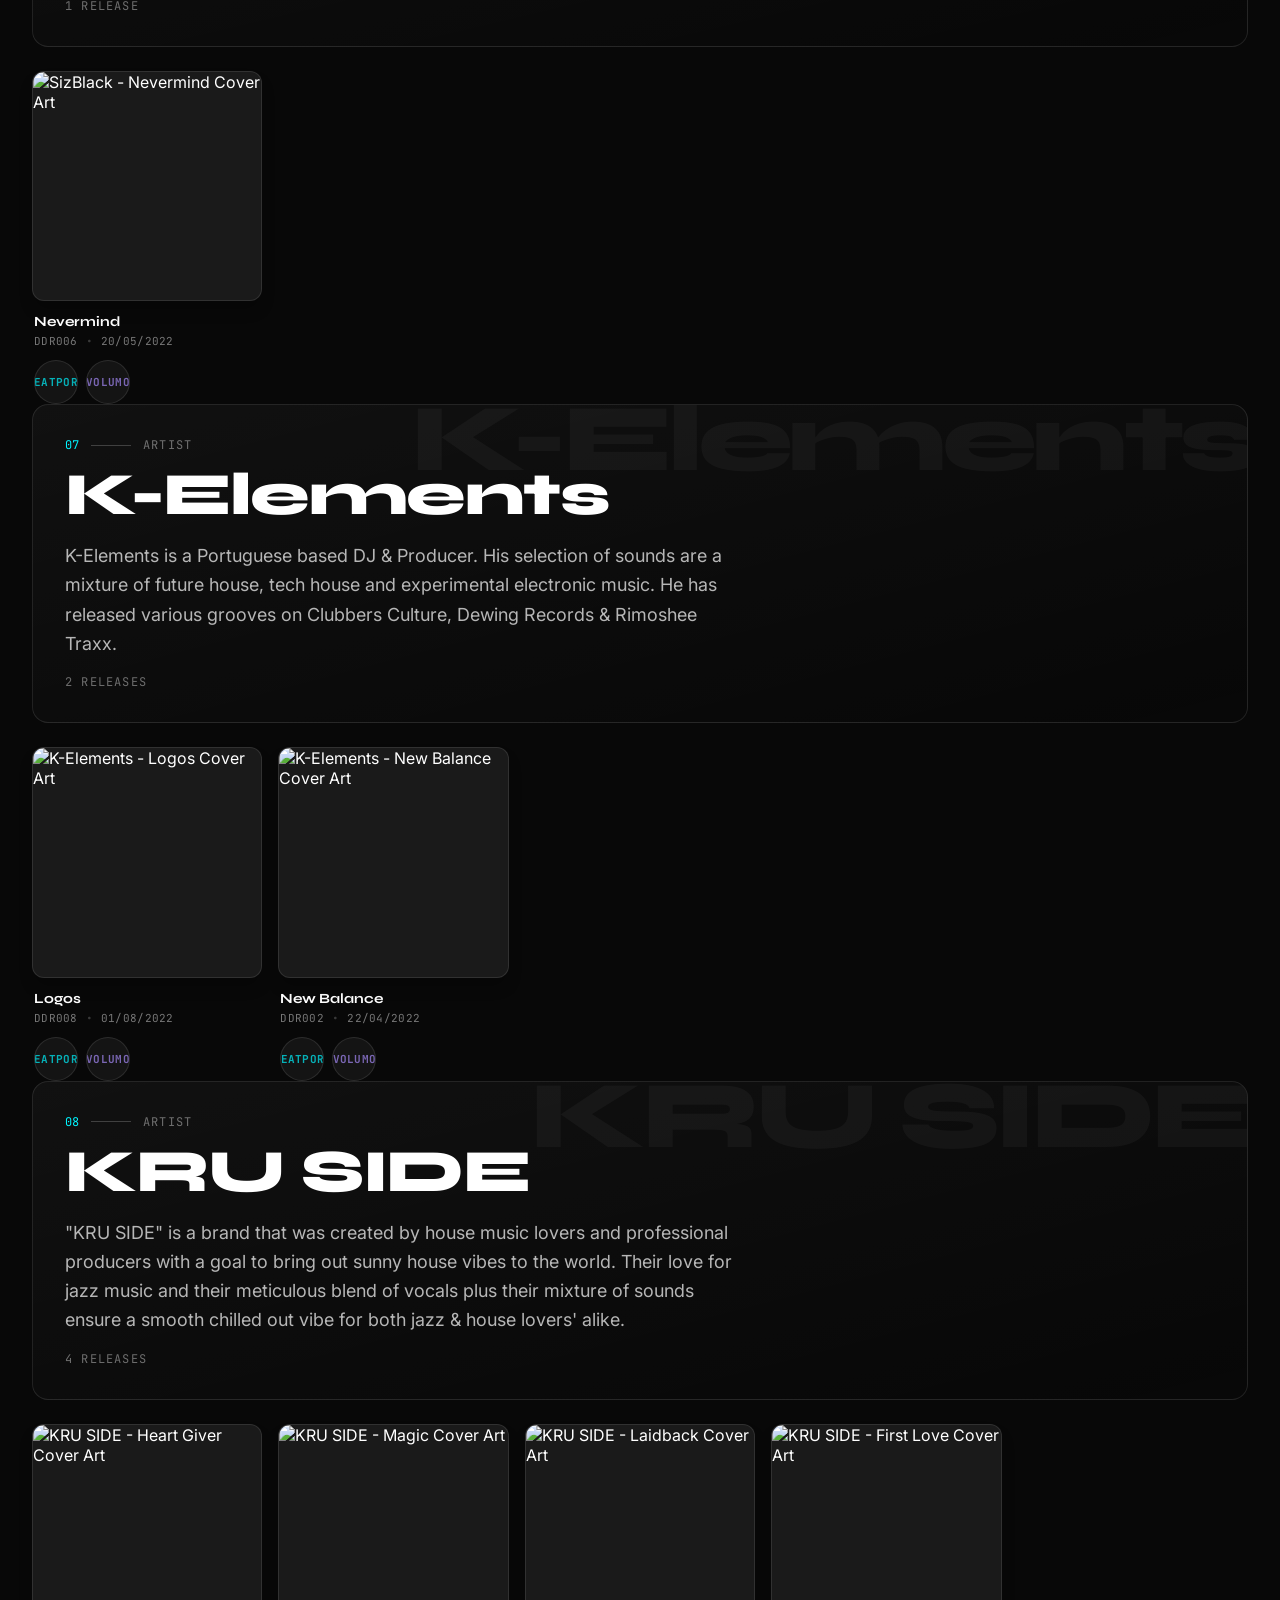
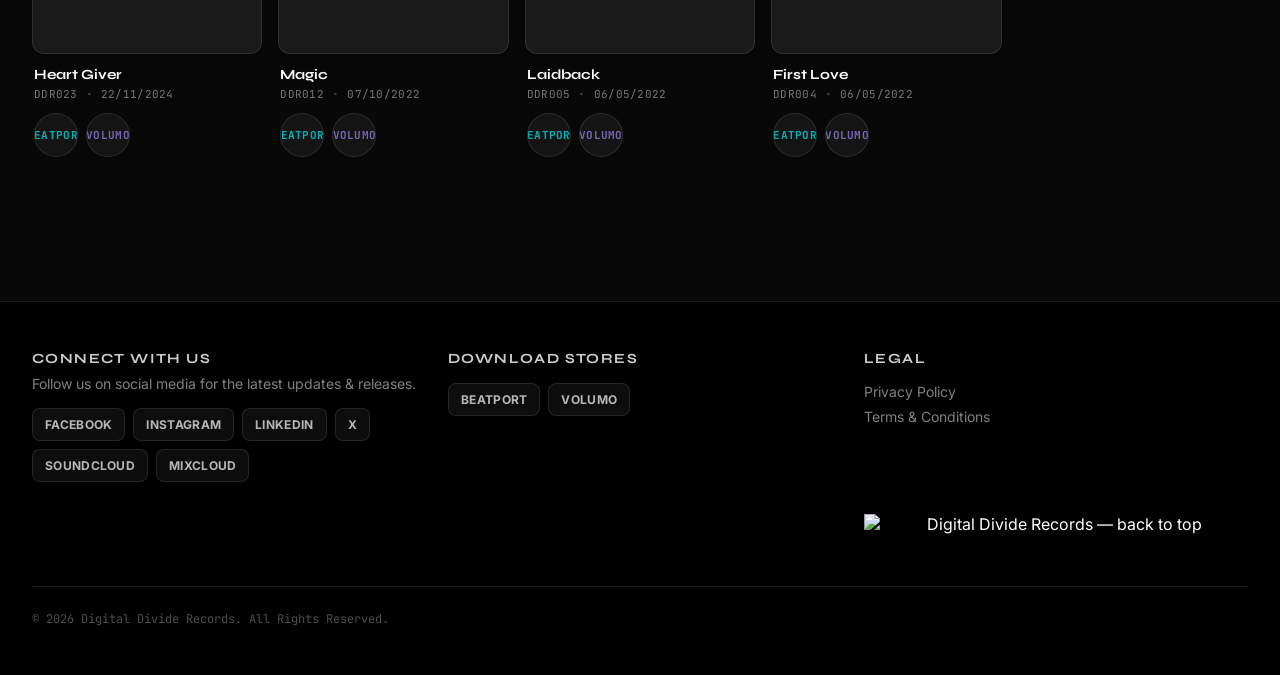
==== commit 03177b2e: "Update a-r.html Signed-off-by: Jonathan Peters <jonathanpeters051@gmail.com>" ====
--- a/a-r.html
+++ b/a-r.html
@@ -86,7 +86,7 @@
           <div class="footer-pills">
             <a class="footer-pill" href="https://www.facebook.com/DigitalDivideRecords/" target="_blank" rel="noopener noreferrer">Facebook</a>
             <a class="footer-pill" href="https://instagram.com/digitaldividerecords" target="_blank" rel="noopener noreferrer">Instagram</a>
-            <a href="footer-pill" href="https://linkedin.com/company/DigitalDivideRecords" target="_blank" rel="noopener noreferrer">LinkedIn</a>
+            <a class="footer-pill" href="https://linkedin.com/company/DigitalDivideRecords" target="_blank" rel="noopener noreferrer">LinkedIn</a>
             <a class="footer-pill" href="https://x.com/DigitalDivideRe" target="_blank" rel="noopener noreferrer">X</a>
             <a class="footer-pill" href="https://soundcloud.com/digitaldividerecs" target="_blank" rel="noopener noreferrer">Soundcloud</a>
             <a class="footer-pill" href="https://www.mixcloud.com/Digital_Divide_Records/" target="_blank" rel="noopener noreferrer">Mixcloud</a>
